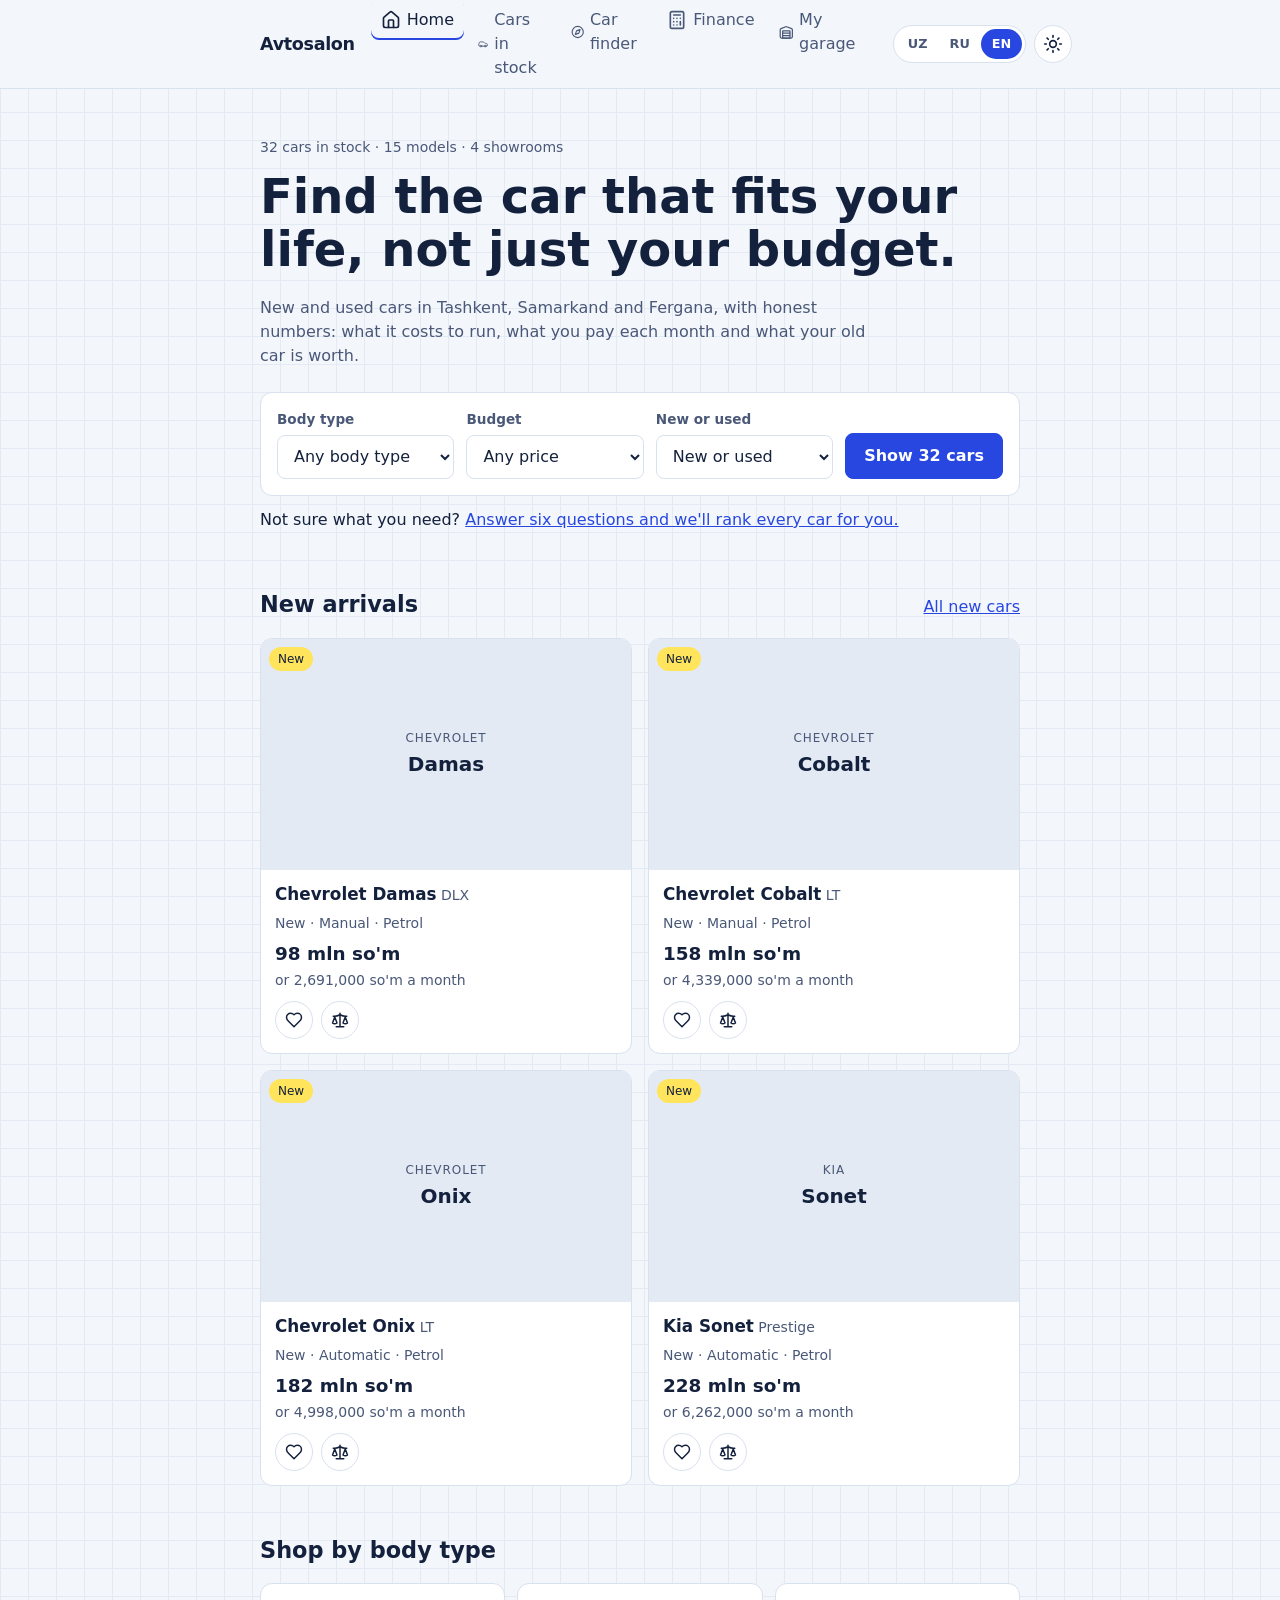
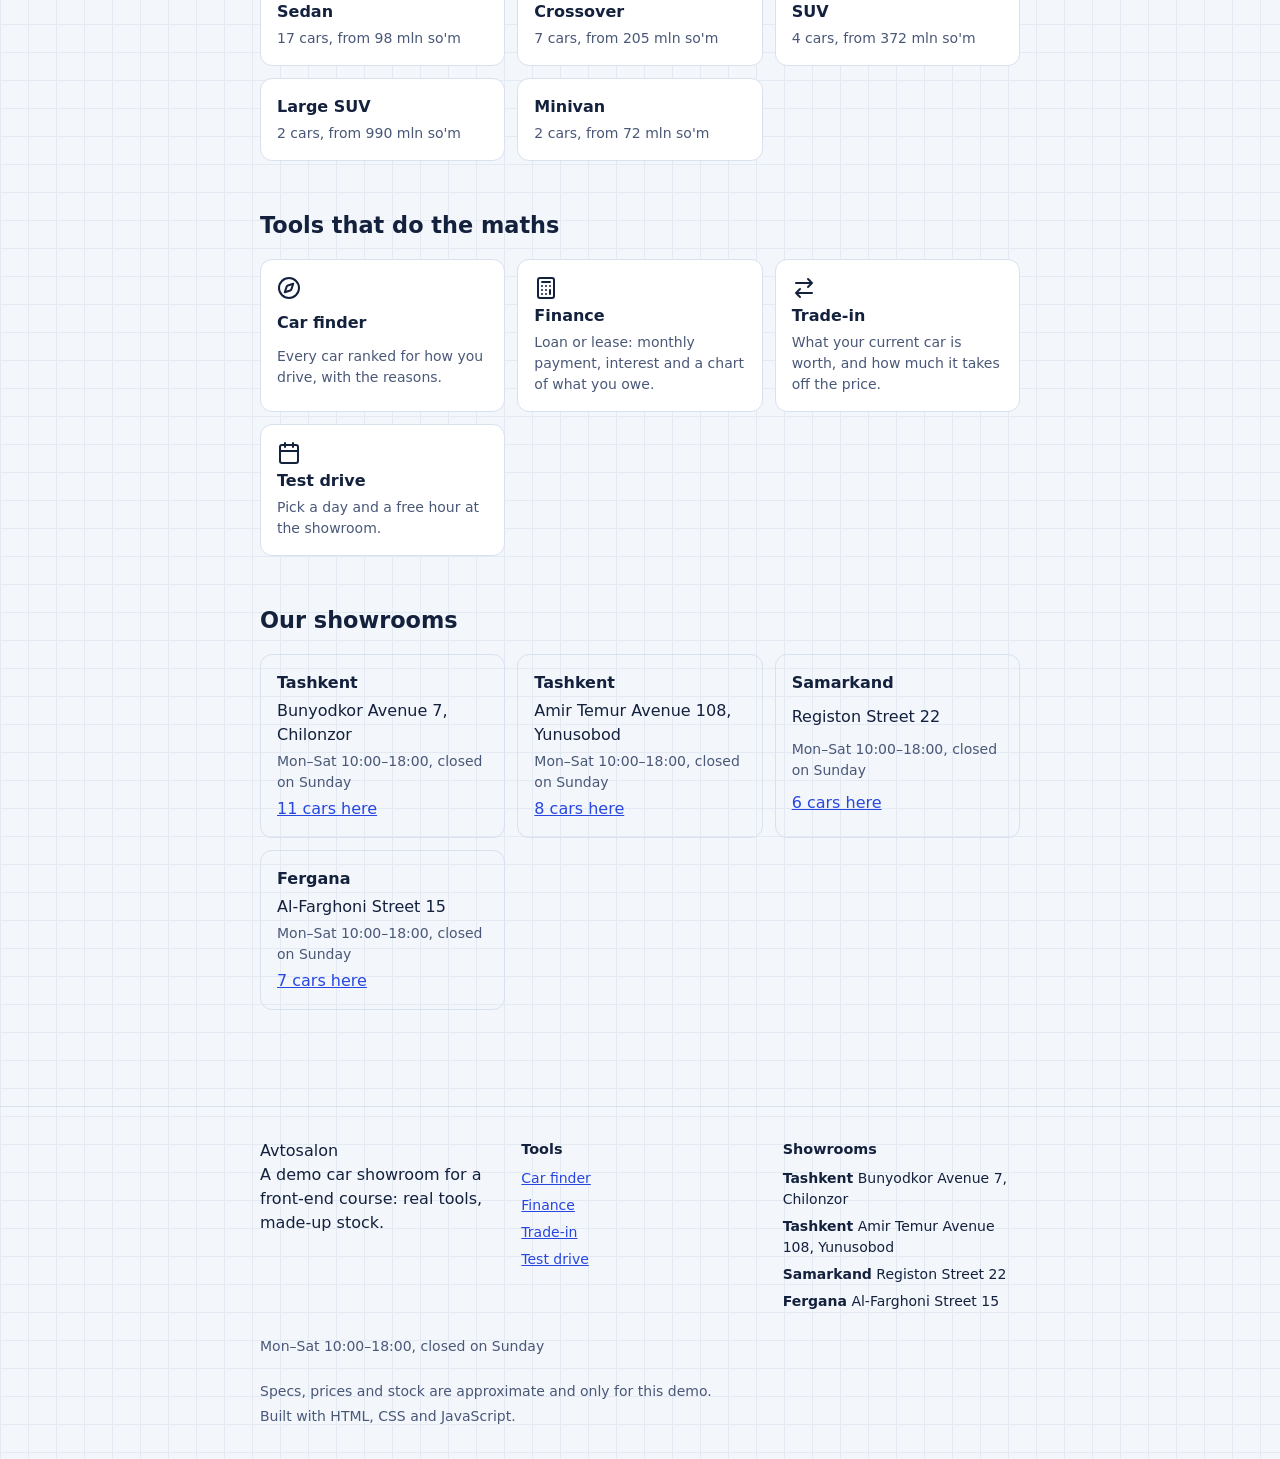
==== index.html @ f049d136 "Car dealership: logic and pages (not styled yet) Cars sold in Uzbekistan: 15 models, 32 cars in stoc" ====
<!doctype html>
<html lang="en">
<head>
  <meta charset="utf-8">
  <meta name="viewport" content="width=device-width, initial-scale=1">
  <title>Avtosalon</title>
  <meta name="description" content="">
  <meta name="theme-color" content="#f4f4f2">
  <!-- Apply the saved theme before the page is drawn, so it never flashes. -->
  <script>
    window.APP_NS = "cars";
    try {
      var savedTheme = localStorage.getItem("cars:theme");
      document.documentElement.setAttribute("data-theme", savedTheme || (matchMedia("(prefers-color-scheme: dark)").matches ? "dark" : "light"));
    } catch (e) {}
  </script>
  <link rel="stylesheet" href="css/base.css">
  <link rel="stylesheet" href="css/site.css">
  <script defer src="js/core.js"></script>
  <script defer src="js/lang.js"></script>
  <script defer src="js/data.js"></script>
  <script defer src="js/calc.js"></script>
  <script defer src="js/store.js"></script>
  <script defer src="js/layout.js"></script>
  <script defer src="js/pages/home.js"></script>
</head>
<body data-page="home">
  <a class="skip-link" href="#main" data-i18n="skip">Skip to content</a>
  <header id="site-header" class="site-header"></header>

  <main id="main" tabindex="-1" class="container page home-page">
    <section class="hero" aria-labelledby="homeTitle">
      <p class="eyebrow" id="heroStats"></p>
      <h1 id="homeTitle" data-i18n="home.title"></h1>
      <p class="lead" data-i18n="home.intro"></p>
      <form id="quickSearch" class="quick-search" action="cars.html">
        <div class="field"><label for="qsBody" data-i18n="filter.body"></label><select id="qsBody" name="body" class="select"></select></div>
        <div class="field"><label for="qsPrice" data-i18n="home.budget"></label><select id="qsPrice" name="priceMax" class="select"></select></div>
        <div class="field"><label for="qsCondition" data-i18n="filter.condition"></label><select id="qsCondition" name="condition" class="select"></select></div>
        <button type="submit" class="btn" id="qsSubmit"></button>
      </form>
      <p class="hero-finder"><span data-i18n="home.notSure"></span> <a href="finder.html" data-i18n="home.toFinder"></a></p>
    </section>
    <section class="section" aria-labelledby="newTitle">
      <div class="section-head"><h2 id="newTitle" data-i18n="home.newTitle"></h2><a class="more-link" href="cars.html?condition=new" data-i18n="home.allNew"></a></div>
      <div id="newList" class="card-grid"></div>
    </section>
    <section class="section" aria-labelledby="bodyTitle">
      <h2 id="bodyTitle" data-i18n="home.bodyTitle"></h2>
      <ul id="bodyList" class="tile-list"></ul>
    </section>
    <section class="section" aria-labelledby="toolsTitle">
      <h2 id="toolsTitle" data-i18n="home.toolsTitle"></h2>
      <ul id="toolList" class="tool-list"></ul>
    </section>
    <section class="section" id="recentSection" aria-labelledby="recentTitle" hidden>
      <h2 id="recentTitle" data-i18n="home.recent"></h2>
      <div id="recentList" class="card-grid"></div>
    </section>
    <section class="section" aria-labelledby="roomTitle">
      <h2 id="roomTitle" data-i18n="home.showrooms"></h2>
      <ul id="roomList" class="room-list"></ul>
    </section>
  </main>
  <footer id="site-footer" class="site-footer"></footer>
  <div id="toasts" class="toast-host" aria-live="polite"></div>
</body>
</html>
---- css/base.css ----
/* ==========================================================
   base.css — shared foundation (tokens, reset, controls,
   buttons, form fields, dialog, toast). Reused on every site.
   ========================================================== */

:root {
  --font-display: "Unbounded", "Onest", system-ui, sans-serif;
  --font-body: "Onest", system-ui, -apple-system, "Segoe UI", Roboto, sans-serif;

  --bg: #f3f6fb;
  --surface: #ffffff;
  --ink: #14213d;
  --ink-2: #4a5878;
  --line: #d8e1ee;
  --grid: #e3eaf4;
  --accent: #2747e0;
  --accent-ink: #ffffff;
  --accent-soft: #e6ebff;
  --hl: #ffe45c;
  --hl-ink: #14213d;
  --danger: #c42a41;
  --ok: #12805c;
  --warn: #9a5b00;

  --radius: 12px;
  --radius-sm: 8px;
  --shadow: 0 2px 0 var(--line);
  --ease: cubic-bezier(0.2, 0.7, 0.2, 1);
  color-scheme: light;
}

:root[data-theme="dark"] {
  --bg: #0c1226;
  --surface: #141c36;
  --ink: #e8eeff;
  --ink-2: #9aa8cc;
  --line: #27345c;
  --grid: #162040;
  --accent: #7c9bff;
  --accent-ink: #0c1226;
  --accent-soft: #1d2a55;
  --hl: #ffe45c;
  --hl-ink: #14213d;
  --danger: #ff8091;
  --ok: #4ade9f;
  --warn: #ffc266;
  color-scheme: dark;
}

*,
*::before,
*::after { box-sizing: border-box; }

html { -webkit-text-size-adjust: 100%; }

body {
  margin: 0;
  min-height: 100vh;
  font-family: var(--font-body);
  font-size: 1rem;
  line-height: 1.5;
  color: var(--ink);
  background-color: var(--bg);
  /* notebook grid */
  background-image:
    linear-gradient(var(--grid) 1px, transparent 1px),
    linear-gradient(90deg, var(--grid) 1px, transparent 1px);
  background-size: 28px 28px;
  transition: background-color 0.25s var(--ease), color 0.25s var(--ease);
}

h1, h2, h3, p { margin: 0; }
button, input, select, textarea { font: inherit; color: inherit; }
button { cursor: pointer; }
ul { margin: 0; padding: 0; list-style: none; }

:focus-visible {
  outline: 3px solid var(--accent);
  outline-offset: 2px;
  border-radius: 6px;
}

.visually-hidden {
  position: absolute !important;
  width: 1px; height: 1px;
  margin: -1px; padding: 0;
  overflow: hidden;
  clip: rect(0 0 0 0);
  white-space: nowrap;
  border: 0;
}

.container {
  width: min(100% - 40px, 760px);
  margin-inline: auto;
}

/* ---------- top bar: brand + language + theme ---------- */
.topbar {
  display: flex;
  align-items: center;
  justify-content: space-between;
  gap: 12px;
  padding-block: 18px;
}

.brand {
  font-family: var(--font-display);
  font-weight: 700;
  font-size: 1.15rem;
  letter-spacing: -0.02em;
  display: inline-flex;
  align-items: center;
  gap: 10px;
}

.brand-mark {
  width: 28px; height: 28px;
  display: grid; place-items: center;
  background: var(--accent);
  color: var(--accent-ink);
  border-radius: 8px;
}

.controls { display: flex; align-items: center; gap: 10px; }

.seg {
  display: inline-flex;
  padding: 3px;
  background: var(--surface);
  border: 1.5px solid var(--line);
  border-radius: 999px;
}

.seg button {
  border: 0;
  background: transparent;
  padding: 5px 11px;
  border-radius: 999px;
  font-size: 0.8rem;
  font-weight: 600;
  color: var(--ink-2);
  transition: background-color 0.2s var(--ease), color 0.2s var(--ease);
}

.seg button:hover { color: var(--ink); }

.seg button[aria-pressed="true"] {
  background: var(--accent);
  color: var(--accent-ink);
}

.icon-btn {
  width: 38px; height: 38px;
  display: grid; place-items: center;
  background: var(--surface);
  border: 1.5px solid var(--line);
  border-radius: 50%;
  color: var(--ink);
  transition: border-color 0.2s var(--ease), transform 0.2s var(--ease);
}
.icon-btn:hover { border-color: var(--accent); }
.icon-btn:active { transform: scale(0.94); }

/* theme icon swaps with the active theme */
.icon-btn .i-moon { display: none; }
:root[data-theme="dark"] .icon-btn .i-sun { display: none; }
:root[data-theme="dark"] .icon-btn .i-moon { display: block; }

/* ---------- buttons ---------- */
.btn {
  display: inline-flex;
  align-items: center;
  justify-content: center;
  gap: 8px;
  padding: 10px 18px;
  min-height: 44px;
  border: 1.5px solid var(--accent);
  background: var(--accent);
  color: var(--accent-ink);
  font-weight: 600;
  border-radius: var(--radius-sm);
  transition: transform 0.15s var(--ease), filter 0.2s var(--ease);
}
.btn:hover { filter: brightness(1.08); }
.btn:active { transform: translateY(1px); }

.btn-ghost {
  background: transparent;
  color: var(--ink);
  border-color: var(--line);
}
.btn-ghost:hover { border-color: var(--accent); filter: none; }

.btn-danger-ghost {
  background: transparent;
  color: var(--danger);
  border-color: var(--line);
}
.btn-danger-ghost:hover { border-color: var(--danger); filter: none; }

/* ---------- form fields ---------- */
.field { display: grid; gap: 6px; min-width: 0; }
.field > span, .field > label {
  font-size: 0.85rem;
  font-weight: 600;
  color: var(--ink-2);
}

.input, .select {
  width: 100%;
  min-height: 44px;
  padding: 9px 12px;
  background: var(--surface);
  color: var(--ink);
  border: 1.5px solid var(--line);
  border-radius: var(--radius-sm);
  transition: border-color 0.2s var(--ease), box-shadow 0.2s var(--ease);
}
.input::placeholder { color: var(--ink-2); opacity: 0.8; }
.input:hover, .select:hover { border-color: var(--ink-2); }
.input:focus-visible, .select:focus-visible {
  outline: none;
  border-color: var(--accent);
  box-shadow: 0 0 0 3px var(--accent-soft);
}
.input[aria-invalid="true"] { border-color: var(--danger); }

.field-error {
  min-height: 1.2em;
  font-size: 0.85rem;
  color: var(--danger);
  font-weight: 500;
}

/* ---------- dialog ---------- */
dialog {
  width: min(92vw, 480px);
  padding: 22px;
  color: var(--ink);
  background: var(--surface);
  border: 1.5px solid var(--line);
  border-radius: 16px;
  box-shadow: 0 24px 60px rgba(8, 14, 40, 0.35);
}
dialog::backdrop { background: rgba(8, 14, 40, 0.55); }
dialog[open] { animation: pop 0.22s var(--ease); }
@keyframes pop {
  from { opacity: 0; transform: translateY(8px) scale(0.98); }
  to { opacity: 1; transform: none; }
}

/* ---------- toast ---------- */
.toast-host {
  position: fixed;
  inset: auto 0 20px 0;
  display: grid;
  justify-items: center;
  gap: 8px;
  padding-inline: 16px;
  pointer-events: none;
  z-index: 50;
}
.toast {
  display: inline-flex;
  align-items: center;
  gap: 14px;
  padding: 10px 12px 10px 16px;
  background: var(--ink);
  color: var(--bg);
  border-radius: 10px;
  font-size: 0.92rem;
  pointer-events: auto;
  box-shadow: 0 10px 30px rgba(8, 14, 40, 0.3);
  animation: pop 0.22s var(--ease);
}
.toast button {
  background: transparent;
  border: 0;
  padding: 4px 8px;
  font-weight: 700;
  color: var(--hl);
  border-radius: 6px;
}

@media (prefers-reduced-motion: reduce) {
  *, *::before, *::after {
    animation-duration: 0.001ms !important;
    transition-duration: 0.001ms !important;
  }
}
---- css/site.css ----
/* ==========================================================
   site.css — LAYOUT ONLY (placeholder look). Grids, spacing, the phone
   tab bar, the filter panel and the parts of each page. Colours and fonts
   come from base.css tokens and will be replaced by the design brief.
   ========================================================== */

:root { --header-h: 60px; --tabbar-h: 0px; --gap: 16px; }
body { padding-bottom: var(--tabbar-h); }
body.no-scroll { overflow: hidden; }
a { color: var(--accent); }
.hint { color: var(--ink-2); font-size: 0.875rem; }
.btn-small { padding: 6px 12px; font-size: 0.875rem; }
.btn { display: inline-flex; align-items: center; gap: 8px; text-decoration: none; justify-content: center; }
.btn:disabled { opacity: 0.5; cursor: not-allowed; }
.skip-link { position: absolute; left: 8px; top: -60px; z-index: 50; padding: 8px 12px; background: var(--surface); }
.skip-link:focus { top: 8px; }
.page { padding-block: 24px 48px; }
.page-title { font-size: clamp(1.6rem, 5vw, 2.4rem); }
.lead { max-width: 62ch; color: var(--ink-2); margin-top: 8px; }
.eyebrow { font-size: 0.875rem; color: var(--ink-2); }
.section { margin-top: 48px; }
.section > h2, .section-head h2 { font-size: 1.4rem; margin-bottom: 16px; }
.section-head { display: flex; justify-content: space-between; align-items: baseline; gap: 12px; flex-wrap: wrap; }
.empty { padding: 24px; border: 1px dashed var(--line); border-radius: var(--radius); display: grid; gap: 12px; justify-items: start; }
.table-wrap { overflow-x: auto; position: relative; } /* relative: hidden screen-reader labels inside stay in the box */
.table { width: 100%; border-collapse: collapse; font-size: 0.875rem; }
.table th, .table td { padding: 8px 10px; border-bottom: 1px solid var(--line); text-align: left; vertical-align: top; }
.table td { font-variant-numeric: tabular-nums; }

/* ---------- header and phone tab bar ---------- */
.site-header { position: sticky; top: 0; z-index: 20; background: var(--bg); border-bottom: 1px solid var(--line); }
.header-bar { display: flex; align-items: center; gap: 16px; min-height: var(--header-h); }
.brand { text-decoration: none; color: var(--ink); font-weight: 700; font-size: 1.1rem; }
.header-tools { display: flex; align-items: center; gap: 8px; margin-left: auto; }
.site-nav ul { display: flex; gap: 4px; }
.site-nav a { display: flex; align-items: center; gap: 6px; padding: 8px 10px; border-radius: var(--radius-sm); text-decoration: none; color: var(--ink-2); position: relative; }
.site-nav a[aria-current="page"] { color: var(--ink); box-shadow: inset 0 -2px 0 var(--accent); }
.nav-count:not(:empty) { min-width: 18px; padding: 0 5px; border-radius: 9px; background: var(--accent); color: var(--accent-ink); font-size: 0.7rem; text-align: center; line-height: 18px; }
.icon-btn .i-sun, .icon-btn .i-moon { display: inline-flex; }
:root[data-theme="dark"] .icon-btn .i-sun, :root:not([data-theme="dark"]) .icon-btn .i-moon { display: none; }
@media (max-width: 959px) {
  :root { --tabbar-h: 64px; }
  .site-nav { position: fixed; inset: auto 0 0 0; z-index: 30; background: var(--surface); border-top: 1px solid var(--line); padding-bottom: env(safe-area-inset-bottom); }
  .site-nav ul { justify-content: space-around; }
  .site-nav li { flex: 1; }
  .site-nav a { flex-direction: column; gap: 2px; font-size: 0.7rem; padding: 8px 2px; text-align: center; }
  .site-nav a[aria-current="page"] { box-shadow: inset 0 2px 0 var(--accent); }
  .nav-count:not(:empty) { position: absolute; top: 4px; left: 55%; }
}

/* ---------- forms: chips, sliders, switches ---------- */
.chip-row { display: flex; flex-wrap: wrap; gap: 8px; align-items: center; }
.chip { display: inline-flex; align-items: center; gap: 6px; padding: 6px 12px; border: 1px solid var(--line); border-radius: 999px; background: var(--surface); cursor: pointer; font-size: 0.875rem; }
.chip-radio input { position: absolute; opacity: 0; width: 1px; height: 1px; }
.chip-radio:has(input:checked) { border-color: var(--accent); background: var(--accent-soft); }
.chip-radio:has(input:focus-visible) { outline: 3px solid var(--accent); outline-offset: 2px; }
.chip.is-disabled { opacity: 0.45; cursor: not-allowed; }
.chip-active { border-color: var(--accent); }
fieldset { border: 0; margin: 0; padding: 0; min-width: 0; }
legend { font-weight: 600; margin-bottom: 8px; padding: 0; }
.choice { display: grid; gap: 4px; }
.slider-field { gap: 4px; }
.slider-head { display: flex; justify-content: space-between; gap: 8px; align-items: baseline; }
.slider-value { font-variant-numeric: tabular-nums; font-weight: 600; }
.slider { width: 100%; accent-color: var(--accent); }
.switch { display: flex; align-items: center; gap: 10px; cursor: pointer; }
.switch input { width: 20px; height: 20px; accent-color: var(--accent); flex: none; }
.error-summary { border: 2px solid var(--danger); padding: 12px 16px; border-radius: var(--radius-sm); }
.error-summary ul { list-style: disc; padding-left: 20px; }

/* ---------- photos and cards ---------- */
.photo { margin: 0; position: relative; aspect-ratio: 16 / 10; overflow: hidden; border-radius: var(--radius-sm); background: var(--grid); }
.photo img { position: absolute; inset: 0; width: 100%; height: 100%; object-fit: cover; }
.photo-fallback { position: absolute; inset: 0; display: grid; place-content: center; text-align: center; gap: 2px; color: var(--ink-2); padding: 8px; }
.photo-fallback-brand { font-size: 0.75rem; text-transform: uppercase; letter-spacing: 0.08em; }
.photo-fallback-name { font-size: 1.25rem; font-weight: 700; color: var(--ink); }
.photo-fallback small { font-size: 0.75rem; }
.card-grid { display: grid; gap: var(--gap); grid-template-columns: repeat(auto-fill, minmax(min(100%, 260px), 1fr)); }
.car-card { display: grid; grid-template-rows: auto 1fr; border: 1px solid var(--line); border-radius: var(--radius); background: var(--surface); overflow: hidden; }
.car-card .photo { border-radius: 0; }
.card-photo { position: relative; }
.badges { display: flex; flex-wrap: wrap; gap: 4px; }
.card-photo .badges { position: absolute; top: 8px; left: 8px; }
.badge { padding: 2px 8px; border-radius: 999px; font-size: 0.75rem; background: var(--surface); border: 1px solid var(--line); }
.badge-new { background: var(--hl); color: var(--hl-ink); border-color: transparent; }
.card-body { display: grid; gap: 6px; padding: 12px 14px 14px; align-content: start; }
.card-title { font-size: 1.05rem; }
.card-title a { color: var(--ink); text-decoration: none; }
.card-title a::after { content: ""; position: absolute; inset: 0; } /* the whole card opens the car */
.car-card { position: relative; }
.card-trim, .card-line, .card-monthly { color: var(--ink-2); font-size: 0.875rem; font-weight: 400; }
.card-price { display: grid; gap: 2px; }
.card-price strong { font-size: 1.15rem; }
.card-note { font-size: 0.8rem; color: var(--ink-2); }
.card-actions { display: flex; gap: 8px; margin-top: 4px; position: relative; z-index: 1; } /* above the card link */
.save-btn[aria-pressed="true"] .icon, .compare-btn[aria-pressed="true"] .icon { fill: currentColor; color: var(--accent); }

/* ---------- home ---------- */
.hero { padding-block: 24px 8px; display: grid; gap: 12px; }
.hero h1 { font-size: clamp(1.8rem, 6vw, 3rem); max-width: 22ch; line-height: 1.1; }
.quick-search { display: grid; gap: 12px; margin-top: 12px; padding: 16px; border: 1px solid var(--line); border-radius: var(--radius); background: var(--surface); }
@media (min-width: 760px) { .quick-search { grid-template-columns: repeat(3, 1fr) auto; align-items: end; } }
.tile-list, .tool-list, .room-list { display: grid; gap: 12px; grid-template-columns: repeat(auto-fill, minmax(min(100%, 220px), 1fr)); }
.tile, .tool { display: grid; gap: 4px; padding: 16px; border: 1px solid var(--line); border-radius: var(--radius); text-decoration: none; color: var(--ink); background: var(--surface); height: 100%; }
.tile span, .tool span { color: var(--ink-2); font-size: 0.875rem; }
.room { display: grid; gap: 4px; padding: 16px; border: 1px solid var(--line); border-radius: var(--radius); }

/* ---------- cars list and the filter panel ---------- */
.list-layout { display: grid; gap: 24px; margin-top: 16px; }
.filters { display: grid; gap: 20px; align-content: start; }
#filterFields { display: grid; gap: 20px; }
.filters-head { display: flex; justify-content: space-between; align-items: center; }
.filters-head h2 { font-size: 1.1rem; }
.filters-foot { display: flex; gap: 8px; flex-wrap: wrap; }
.list-top { display: flex; flex-wrap: wrap; gap: 12px; align-items: end; }
.search { flex: 1 1 220px; }
.search .input { width: 100%; }
.sort-field { flex: 0 1 220px; }
.active-filters { display: flex; flex-wrap: wrap; gap: 8px; margin-top: 12px; }
.active-filters:empty { display: none; }
.result-count { margin: 12px 0; color: var(--ink-2); }
@media (min-width: 960px) {
  .list-layout { grid-template-columns: 260px minmax(0, 1fr); }
  .filters-close, .filters-done, .filters-toggle { display: none; }
}
@media (max-width: 959px) {
  /* closing: slide down, then hide; opening: visible at once, so focus can move into the panel */
  .filters { position: fixed; inset: 0; z-index: 40; background: var(--bg); padding: 16px; overflow-y: auto; transform: translateY(100%); visibility: hidden; transition: transform 0.25s var(--ease), visibility 0s linear 0.25s; }
  .filters.is-open { transform: none; visibility: visible; transition: transform 0.25s var(--ease), visibility 0s; }
  .filters-foot { position: sticky; bottom: -16px; background: var(--bg); padding-block: 12px; }
}

/* ---------- one car ---------- */
.back-link { display: inline-block; margin-bottom: 12px; }
.car-top { display: grid; gap: 24px; }
@media (min-width: 960px) { .car-top { grid-template-columns: minmax(0, 1.3fr) minmax(0, 1fr); align-items: start; } }
.gallery { position: relative; display: grid; gap: 8px; }
.gallery-main { touch-action: pan-y; border-radius: var(--radius-sm); }
.gallery-prev, .gallery-next { position: absolute; top: calc(50% - 40px); background: var(--surface); }
.gallery-prev { left: 8px; } .gallery-next { right: 8px; }
.gallery-thumbs { display: flex; gap: 8px; }
.thumb { padding: 0; border: 2px solid transparent; border-radius: var(--radius-sm); background: none; flex: 1 1 0; min-width: 0; max-width: 96px; }
.thumb[aria-pressed="true"] { border-color: var(--accent); }
.thumb .photo-fallback-name { font-size: 0.75rem; } .thumb .photo-fallback-brand { display: none; }
.car-head { display: grid; gap: 10px; align-content: start; }
.car-head h1 { font-size: clamp(1.6rem, 5vw, 2.2rem); }
.car-trim { font-weight: 400; color: var(--ink-2); }
.car-price { font-size: 1.8rem; font-weight: 700; }
.car-actions { display: flex; flex-wrap: wrap; gap: 8px; }
.cost-layout { display: grid; gap: 24px; }
@media (min-width: 760px) { .cost-layout { grid-template-columns: minmax(0, 1fr) minmax(0, 1fr); } }
.cost-inputs { display: grid; gap: 16px; align-content: start; }
.cost-result { display: grid; gap: 10px; align-content: start; padding: 16px; border: 1px solid var(--line); border-radius: var(--radius); }
.cost-total strong { font-size: 2rem; }
.cost-parts { display: grid; gap: 8px; }
.cost-parts li { display: grid; grid-template-columns: 1fr 2fr auto; gap: 10px; align-items: center; font-size: 0.875rem; }
.cost-bar { height: 8px; border-radius: 4px; background: var(--grid); overflow: hidden; }
.cost-bar span { display: block; height: 100%; background: var(--accent); }
.cost-prices { display: grid; gap: 10px; }
.cost-prices summary { cursor: pointer; }
.spec-list { display: grid; gap: 0 24px; grid-template-columns: repeat(auto-fill, minmax(min(100%, 280px), 1fr)); }
.spec-list div { display: flex; justify-content: space-between; gap: 12px; padding: 8px 0; border-bottom: 1px solid var(--line); }
.spec-list dt { color: var(--ink-2); } .spec-list dd { margin: 0; text-align: right; }

/* ---------- finder ---------- */
.finder-layout, .finance-layout, .trade-layout { display: grid; gap: 32px; margin-top: 24px; }
@media (min-width: 960px) {
  .finder-layout { grid-template-columns: 340px minmax(0, 1fr); align-items: start; }
  .finance-layout, .trade-layout { grid-template-columns: minmax(0, 1fr) minmax(0, 1.2fr); align-items: start; }
  .finder-form, .finance-form { position: sticky; top: calc(var(--header-h) + 16px); }
}
.finder-form, .finance-form, .trade-form, .drive-form { display: grid; gap: 20px; align-content: start; }
.match-list { display: grid; gap: 12px; padding: 0; list-style: none; }
.match { display: grid; grid-template-columns: 72px 1fr; gap: 12px; padding: 14px; border: 1px solid var(--line); border-radius: var(--radius); background: var(--surface); }
.match-photo { display: none; }
@media (min-width: 640px) { .match { grid-template-columns: 72px 140px 1fr; } .match-photo { display: block; } }
.match-score { display: grid; gap: 6px; align-content: start; }
.match-score strong { font-size: 1.4rem; }
.meter { height: 6px; border-radius: 3px; background: var(--grid); overflow: hidden; }
.meter span { display: block; height: 100%; background: var(--accent); }
.match-body { display: grid; gap: 6px; }
.match h3 { font-size: 1.05rem; }
.why { display: grid; gap: 4px; font-size: 0.875rem; }
.why li { display: flex; gap: 6px; align-items: flex-start; }
.why-good .icon { color: var(--ok); flex: none; margin-top: 2px; }
.why-bad .icon { color: var(--danger); flex: none; margin-top: 2px; }

/* ---------- finance ---------- */
.payment, .trade-result, .drive-done { display: grid; gap: 8px; padding: 20px; border: 1px solid var(--line); border-radius: var(--radius); background: var(--surface); }
.pay-label { color: var(--ink-2); }
.pay-big { font-size: clamp(1.8rem, 6vw, 2.6rem); font-weight: 700; font-variant-numeric: tabular-nums; }
.pay-rows div { display: flex; justify-content: space-between; gap: 12px; padding: 6px 0; border-bottom: 1px solid var(--line); }
.pay-rows dd { margin: 0; font-variant-numeric: tabular-nums; text-align: right; }
.chart { margin-top: 20px; }
.chart-figure { margin: 0; }
.chart-figure figcaption { font-weight: 600; margin-bottom: 8px; }
.chart-svg { width: 100%; height: auto; display: block; }
.chart-grid { stroke: var(--line); }
.chart-text { fill: var(--ink-2); font-size: 12px; }
.chart-line { fill: none; stroke: var(--accent); stroke-width: 2.5; }
.chart-area { fill: var(--accent-soft); }
.schedule { margin-top: 16px; }
.schedule summary { cursor: pointer; padding: 8px 0; }
.afford { margin-top: 16px; }
.afford-ok strong { color: var(--ok); } .afford-careful strong { color: var(--warn); } .afford-high strong { color: var(--danger); }
.budget-tool { display: grid; gap: 24px; margin-top: 16px; }
@media (min-width: 760px) { .budget-tool { grid-template-columns: 1fr 1fr; } }
.budget-inputs { display: grid; gap: 16px; align-content: start; }
.budget-result { display: grid; gap: 8px; align-content: start; }
.budget-cars { display: grid; gap: 6px; }

/* ---------- trade-in ---------- */
.factor-list { display: grid; gap: 0; }
.factor-list li { display: flex; justify-content: space-between; gap: 12px; padding: 6px 0; border-bottom: 1px solid var(--line); }
.trade-actions { display: flex; flex-wrap: wrap; gap: 8px; align-items: center; margin-block: 8px; }

/* ---------- garage ---------- */
.jump-links { display: flex; flex-wrap: wrap; gap: 8px 16px; margin-top: 12px; }
.compare-table th[scope="col"] { min-width: 160px; }
.compare-table th[scope="col"] .icon-btn { width: 28px; height: 28px; margin-left: 4px; vertical-align: middle; }
.is-best { font-weight: 700; }
.best-mark { color: var(--ok); margin-left: 4px; }
.booking-list { display: grid; gap: 12px; }
.booking { display: grid; gap: 4px; padding: 14px; border: 1px solid var(--line); border-radius: var(--radius); }
.booking.is-past { opacity: 0.7; }
.booking-actions { display: flex; flex-wrap: wrap; gap: 8px; margin-top: 6px; }

/* ---------- test drive ---------- */
.drive-form { max-width: 720px; margin-top: 24px; }
.drive-room { display: flex; gap: 8px; align-items: center; color: var(--ink-2); }
.day-row { display: flex; gap: 8px; overflow-x: auto; padding: 4px 2px 8px; }
.day, .slot { position: relative; display: grid; justify-items: center; gap: 2px; min-width: 64px; padding: 8px; border: 1px solid var(--line); border-radius: var(--radius-sm); background: var(--surface); cursor: pointer; }
.day input, .slot input { position: absolute; opacity: 0; width: 1px; height: 1px; }
.day:has(input:checked), .slot:has(input:checked) { border-color: var(--accent); background: var(--accent-soft); }
.day:has(input:focus-visible), .slot:has(input:focus-visible) { outline: 3px solid var(--accent); outline-offset: 2px; }
.day.is-disabled, .slot:has(input:disabled) { opacity: 0.45; cursor: not-allowed; }
.day-num { font-size: 1.2rem; font-weight: 700; }
.day-week, .day-month, .slot small { font-size: 0.75rem; color: var(--ink-2); }
.slot-row { display: grid; gap: 8px; grid-template-columns: repeat(auto-fill, minmax(76px, 1fr)); }
.slot-mine { border-color: var(--ok); }

/* ---------- footer ---------- */
.site-footer { border-top: 1px solid var(--line); margin-top: 48px; padding-block: 32px; }
.footer-inner { display: grid; gap: 24px; grid-template-columns: repeat(auto-fit, minmax(min(100%, 220px), 1fr)); }
.footer-col h2 { font-size: 0.9rem; margin-bottom: 8px; }
.footer-col ul { display: grid; gap: 6px; font-size: 0.875rem; }
.footer-hours, .footer-bottom { grid-column: 1 / -1; color: var(--ink-2); font-size: 0.875rem; }
.footer-bottom { display: grid; gap: 4px; }

@media (prefers-reduced-motion: reduce) {
  .filters { transition: none; }
}
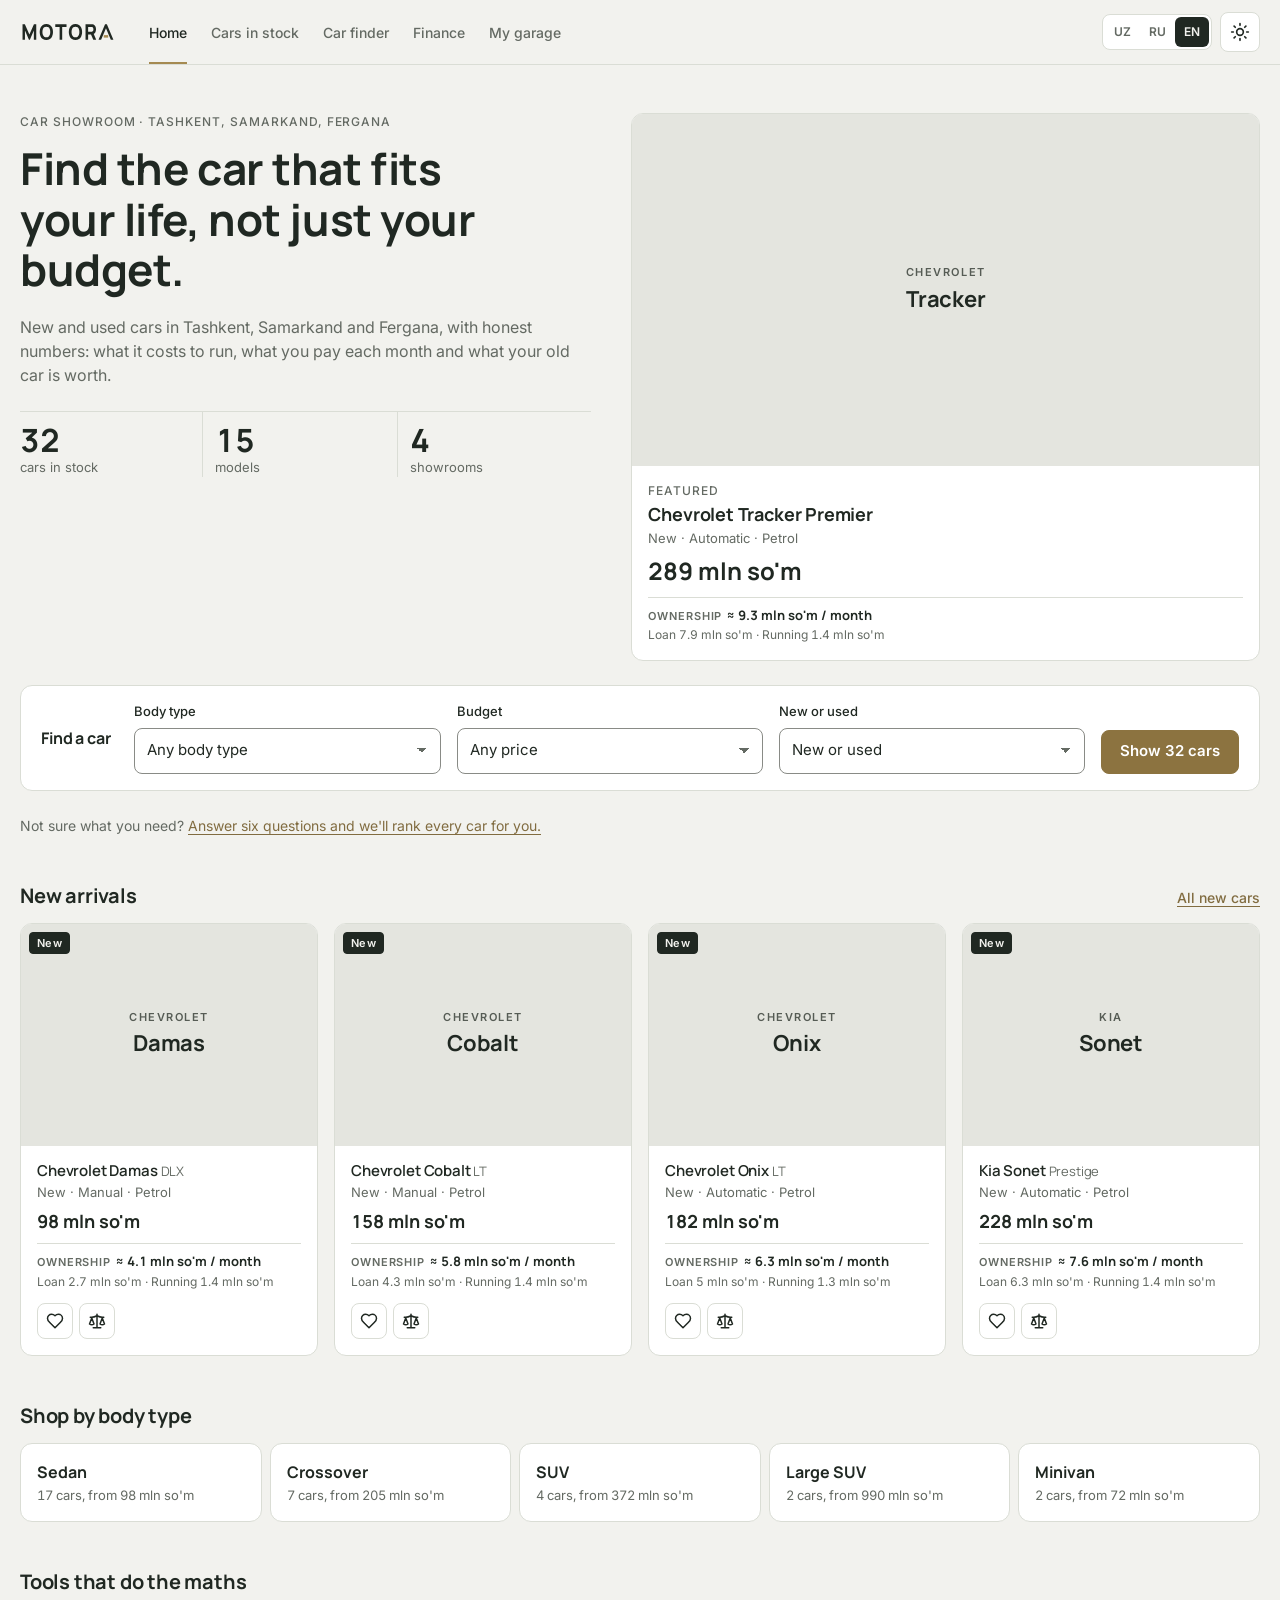
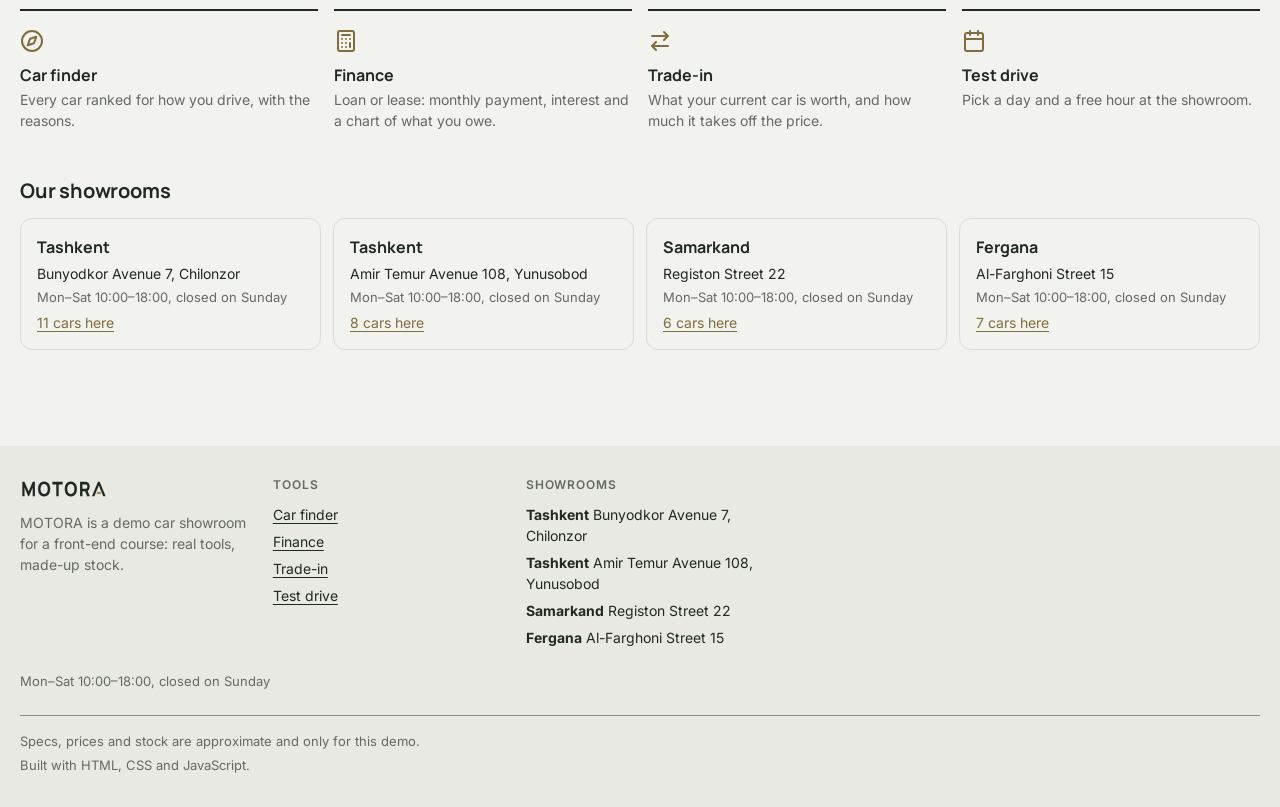
==== commit 297e091d: "Restyle as MOTORA from the design brief Palette (with AA fixes noted in base.css), Manrope + Inter w" ====
--- a/index.html
+++ b/index.html
@@ -3,9 +3,13 @@
 <head>
   <meta charset="utf-8">
   <meta name="viewport" content="width=device-width, initial-scale=1">
-  <title>Avtosalon</title>
+  <title>MOTORA</title>
   <meta name="description" content="">
-  <meta name="theme-color" content="#f4f4f2">
+  <meta name="theme-color" content="#f2f2ee">
+  <link rel="icon" href="assets/brand/motora-favicon.svg" type="image/svg+xml">
+  <link rel="preconnect" href="https://fonts.googleapis.com">
+  <link rel="preconnect" href="https://fonts.gstatic.com" crossorigin>
+  <link rel="stylesheet" href="https://fonts.googleapis.com/css2?family=Inter:wght@400..600&family=Manrope:wght@600..800&display=swap">
   <!-- Apply the saved theme before the page is drawn, so it never flashes. -->
   <script>
     window.APP_NS = "cars";
@@ -21,6 +25,7 @@
   <script defer src="js/data.js"></script>
   <script defer src="js/calc.js"></script>
   <script defer src="js/store.js"></script>
+  <script defer src="js/logo.js"></script>
   <script defer src="js/layout.js"></script>
   <script defer src="js/pages/home.js"></script>
 </head>
@@ -30,10 +35,15 @@
 
   <main id="main" tabindex="-1" class="container page home-page">
     <section class="hero" aria-labelledby="homeTitle">
-      <p class="eyebrow" id="heroStats"></p>
-      <h1 id="homeTitle" data-i18n="home.title"></h1>
-      <p class="lead" data-i18n="home.intro"></p>
-      <form id="quickSearch" class="quick-search" action="cars.html">
+      <div class="hero-text">
+        <p class="eyebrow" data-i18n="home.eyebrow"></p>
+        <h1 id="homeTitle" data-i18n="home.title"></h1>
+        <p class="lead" data-i18n="home.intro"></p>
+        <ul id="heroStats" class="stats"></ul>
+      </div>
+      <div id="featured" class="featured"></div>
+      <form id="quickSearch" class="quick-search" action="cars.html" aria-labelledby="qsTitle">
+        <h2 id="qsTitle" class="qs-title" data-i18n="home.qsTitle"></h2>
         <div class="field"><label for="qsBody" data-i18n="filter.body"></label><select id="qsBody" name="body" class="select"></select></div>
         <div class="field"><label for="qsPrice" data-i18n="home.budget"></label><select id="qsPrice" name="priceMax" class="select"></select></div>
         <div class="field"><label for="qsCondition" data-i18n="filter.condition"></label><select id="qsCondition" name="condition" class="select"></select></div>
@@ -43,7 +53,7 @@
     </section>
     <section class="section" aria-labelledby="newTitle">
       <div class="section-head"><h2 id="newTitle" data-i18n="home.newTitle"></h2><a class="more-link" href="cars.html?condition=new" data-i18n="home.allNew"></a></div>
-      <div id="newList" class="card-grid"></div>
+      <div id="newList" class="card-grid card-row"></div>
     </section>
     <section class="section" aria-labelledby="bodyTitle">
       <h2 id="bodyTitle" data-i18n="home.bodyTitle"></h2>
--- a/css/base.css
+++ b/css/base.css
@@ -1,291 +1,240 @@
 /* ==========================================================
-   base.css — shared foundation (tokens, reset, controls,
-   buttons, form fields, dialog, toast). Reused on every site.
+   MOTORA design system (brief of 2026-11-23): "modern automotive
+   editorial combined with a sophisticated financial interface".
+   Tokens, reset, type, buttons, form fields, chips, sliders, switches,
+   badges, tables, toast. Page layouts are in site.css.
+
+   Palette from the brief. A few light-mode values are too light for
+   small text (WCAG AA needs 4.5:1, 3:1 for field borders), so text and
+   buttons use a slightly deeper version; the brief's value is noted
+   next to each one. Dark mode passes as given.
    ========================================================== */
 
+:root,
+:root[data-theme="light"] {
+  color-scheme: light;
+  --bg: #f2f2ee;
+  --surface: #ffffff;
+  --raised: #e8e9e3;
+  --ink: #202822;
+  --ink-2: #646a63;          /* brief #737A72 is 3.9:1 on the background */
+  --line: #daddd5;           /* thin separators (decorative) */
+  --line-strong: #898b86;    /* form-field borders: 3:1 (brief #DADDD5 is 1.4:1) */
+  --accent: #a58a51;         /* lines, meters, the logo bar, focus */
+  --accent-text: #816c40;    /* the accent as text: brief #A58A51 is 2.9:1 */
+  --btn: #8c7340;            /* primary buttons: the brief's hover colour, 4.5:1 with white (#A58A51 is 3.3:1) */
+  --btn-hover: #75603a;
+  --on-btn: #ffffff;
+  --soft: #ede7d8;
+  --ok: #347a58;
+  --warn: #9f6b2e;           /* brief #B77B35 is 3.6:1 */
+  --danger: #b24c47;         /* brief #B64E48 is 4.48:1 on the background */
+  --chart: #a58a51;
+  --meter: #477a60;
+  --plate: #e4e5df;          /* photo placeholder plates */
+  --toast-bg: #202822;
+  --toast-ink: #f0f1e9;
+  --toast-action: #d9c493;
+  --focus: #202822;
+}
+
+:root[data-theme="dark"] {
+  color-scheme: dark;
+  --bg: #1c211f;
+  --surface: #252c28;
+  --raised: #303933;
+  --ink: #f0f1e9;
+  --ink-2: #a2aaa1;
+  --line: #3b453e;
+  --line-strong: #6e7671;    /* form-field borders: 3:1 (brief #3B453E is 1.4:1) */
+  --accent: #c4aa70;
+  --accent-text: #c4aa70;
+  --btn: #c4aa70;
+  --btn-hover: #d2bb85;
+  --on-btn: #20241f;
+  --soft: #38372d;
+  --ok: #70b48a;
+  --warn: #d4a35d;
+  --danger: #db8178;
+  --chart: #c4aa70;
+  --meter: #79b58b;
+  --plate: #2c342f;
+  --toast-bg: #f0f1e9;
+  --toast-ink: #1c211f;
+  --toast-action: #75603a;
+  --focus: #f0f1e9;
+}
+
 :root {
-  --font-display: "Unbounded", "Onest", system-ui, sans-serif;
-  --font-body: "Onest", system-ui, -apple-system, "Segoe UI", Roboto, sans-serif;
-
-  --bg: #f3f6fb;
-  --surface: #ffffff;
-  --ink: #14213d;
-  --ink-2: #4a5878;
-  --line: #d8e1ee;
-  --grid: #e3eaf4;
-  --accent: #2747e0;
-  --accent-ink: #ffffff;
-  --accent-soft: #e6ebff;
-  --hl: #ffe45c;
-  --hl-ink: #14213d;
-  --danger: #c42a41;
-  --ok: #12805c;
-  --warn: #9a5b00;
-
-  --radius: 12px;
-  --radius-sm: 8px;
-  --shadow: 0 2px 0 var(--line);
+  --font-head: "Manrope", "Inter", system-ui, sans-serif;
+  --font-body: "Inter", system-ui, -apple-system, "Segoe UI", Roboto, sans-serif;
+  --r-ctl: 8px;              /* ordinary controls: 6–10px */
+  --r-panel: 12px;           /* larger panels */
+  --s1: 4px; --s2: 8px; --s3: 12px; --s4: 16px; --s5: 20px; --s6: 24px; --s8: 32px; --s10: 40px; --s12: 48px; --s16: 64px;
   --ease: cubic-bezier(0.2, 0.7, 0.2, 1);
-  color-scheme: light;
-}
-
-:root[data-theme="dark"] {
-  --bg: #0c1226;
-  --surface: #141c36;
-  --ink: #e8eeff;
-  --ink-2: #9aa8cc;
-  --line: #27345c;
-  --grid: #162040;
-  --accent: #7c9bff;
-  --accent-ink: #0c1226;
-  --accent-soft: #1d2a55;
-  --hl: #ffe45c;
-  --hl-ink: #14213d;
-  --danger: #ff8091;
-  --ok: #4ade9f;
-  --warn: #ffc266;
-  color-scheme: dark;
-}
-
-*,
-*::before,
-*::after { box-sizing: border-box; }
-
+  --fast: 160ms;
+  --wide: 1240px;
+}
+
+/* ---------- reset and type ---------- */
+*, *::before, *::after { box-sizing: border-box; }
 html { -webkit-text-size-adjust: 100%; }
-
 body {
   margin: 0;
   min-height: 100vh;
+  background: var(--bg);
+  color: var(--ink);
   font-family: var(--font-body);
-  font-size: 1rem;
+  font-size: 0.9375rem;
+  font-weight: 400;
   line-height: 1.5;
-  color: var(--ink);
-  background-color: var(--bg);
-  /* notebook grid */
-  background-image:
-    linear-gradient(var(--grid) 1px, transparent 1px),
-    linear-gradient(90deg, var(--grid) 1px, transparent 1px);
-  background-size: 28px 28px;
-  transition: background-color 0.25s var(--ease), color 0.25s var(--ease);
-}
-
-h1, h2, h3, p { margin: 0; }
+  -webkit-font-smoothing: antialiased;
+}
+h1, h2, h3, p, figure, dl, dd { margin: 0; }
+h1, h2, h3 { font-family: var(--font-head); font-weight: 700; line-height: 1.15; letter-spacing: -0.01em; }
 button, input, select, textarea { font: inherit; color: inherit; }
 button { cursor: pointer; }
-ul { margin: 0; padding: 0; list-style: none; }
-
-:focus-visible {
-  outline: 3px solid var(--accent);
-  outline-offset: 2px;
-  border-radius: 6px;
-}
+ul, ol { margin: 0; padding: 0; list-style: none; }
+fieldset { border: 0; margin: 0; padding: 0; min-width: 0; }
+legend { padding: 0; }
+img, svg { display: block; }
+a { color: var(--accent-text); text-underline-offset: 3px; }
+a:hover { color: var(--ink); }
+/* every number that people compare lines up */
+.num, output, td, .price, .pay-big { font-variant-numeric: tabular-nums; }
+
+:focus-visible { outline: 2px solid var(--focus); outline-offset: 2px; border-radius: 4px; }
 
 .visually-hidden {
-  position: absolute !important;
-  width: 1px; height: 1px;
-  margin: -1px; padding: 0;
-  overflow: hidden;
-  clip: rect(0 0 0 0);
-  white-space: nowrap;
-  border: 0;
-}
-
-.container {
-  width: min(100% - 40px, 760px);
-  margin-inline: auto;
-}
-
-/* ---------- top bar: brand + language + theme ---------- */
-.topbar {
-  display: flex;
-  align-items: center;
-  justify-content: space-between;
-  gap: 12px;
-  padding-block: 18px;
-}
-
-.brand {
-  font-family: var(--font-display);
-  font-weight: 700;
-  font-size: 1.15rem;
-  letter-spacing: -0.02em;
-  display: inline-flex;
-  align-items: center;
-  gap: 10px;
-}
-
-.brand-mark {
-  width: 28px; height: 28px;
-  display: grid; place-items: center;
-  background: var(--accent);
-  color: var(--accent-ink);
-  border-radius: 8px;
-}
-
-.controls { display: flex; align-items: center; gap: 10px; }
-
-.seg {
-  display: inline-flex;
-  padding: 3px;
-  background: var(--surface);
-  border: 1.5px solid var(--line);
-  border-radius: 999px;
-}
-
-.seg button {
-  border: 0;
-  background: transparent;
-  padding: 5px 11px;
-  border-radius: 999px;
-  font-size: 0.8rem;
-  font-weight: 600;
-  color: var(--ink-2);
-  transition: background-color 0.2s var(--ease), color 0.2s var(--ease);
-}
-
-.seg button:hover { color: var(--ink); }
-
-.seg button[aria-pressed="true"] {
-  background: var(--accent);
-  color: var(--accent-ink);
-}
-
+  position: absolute !important; width: 1px; height: 1px; padding: 0; margin: -1px;
+  overflow: hidden; clip: rect(0 0 0 0); white-space: nowrap; border: 0;
+}
+.container { width: min(100% - 32px, var(--wide)); margin-inline: auto; }
+.hint { color: var(--ink-2); font-size: 0.8125rem; }
+.eyebrow, .label { font-size: 0.75rem; font-weight: 500; letter-spacing: 0.08em; text-transform: uppercase; color: var(--ink-2); }
+
+/* ---------- buttons: rectangular, solid accent primary ---------- */
+.btn {
+  display: inline-flex; align-items: center; justify-content: center; gap: 8px;
+  min-height: 44px; padding: 0 18px;
+  border: 1px solid var(--btn); border-radius: var(--r-ctl);
+  background: var(--btn); color: var(--on-btn);
+  font-weight: 600; font-size: 0.9375rem; text-decoration: none; white-space: nowrap;
+  transition: background-color var(--fast) var(--ease), border-color var(--fast) var(--ease), color var(--fast) var(--ease);
+}
+.btn:hover { background: var(--btn-hover); border-color: var(--btn-hover); color: var(--on-btn); }
+.btn:disabled { opacity: 0.45; cursor: not-allowed; }
+.btn .icon { flex: none; }
+.btn-ghost { background: transparent; color: var(--ink); border-color: var(--line-strong); }
+.btn-ghost:hover { background: var(--raised); border-color: var(--ink-2); color: var(--ink); }
+.btn-danger-ghost { background: transparent; color: var(--danger); border-color: var(--line-strong); }
+.btn-danger-ghost:hover { background: transparent; border-color: var(--danger); color: var(--danger); }
+.btn-small { min-height: 36px; padding: 0 12px; font-size: 0.8125rem; }
 .icon-btn {
-  width: 38px; height: 38px;
-  display: grid; place-items: center;
-  background: var(--surface);
-  border: 1.5px solid var(--line);
-  border-radius: 50%;
-  color: var(--ink);
-  transition: border-color 0.2s var(--ease), transform 0.2s var(--ease);
-}
-.icon-btn:hover { border-color: var(--accent); }
-.icon-btn:active { transform: scale(0.94); }
-
-/* theme icon swaps with the active theme */
-.icon-btn .i-moon { display: none; }
-:root[data-theme="dark"] .icon-btn .i-sun { display: none; }
-:root[data-theme="dark"] .icon-btn .i-moon { display: block; }
-
-/* ---------- buttons ---------- */
-.btn {
-  display: inline-flex;
-  align-items: center;
-  justify-content: center;
-  gap: 8px;
-  padding: 10px 18px;
-  min-height: 44px;
-  border: 1.5px solid var(--accent);
-  background: var(--accent);
-  color: var(--accent-ink);
-  font-weight: 600;
-  border-radius: var(--radius-sm);
-  transition: transform 0.15s var(--ease), filter 0.2s var(--ease);
-}
-.btn:hover { filter: brightness(1.08); }
-.btn:active { transform: translateY(1px); }
-
-.btn-ghost {
-  background: transparent;
-  color: var(--ink);
-  border-color: var(--line);
-}
-.btn-ghost:hover { border-color: var(--accent); filter: none; }
-
-.btn-danger-ghost {
-  background: transparent;
-  color: var(--danger);
-  border-color: var(--line);
-}
-.btn-danger-ghost:hover { border-color: var(--danger); filter: none; }
-
-/* ---------- form fields ---------- */
+  display: inline-grid; place-items: center; width: 40px; height: 40px; flex: none;
+  border: 1px solid var(--line); border-radius: var(--r-ctl);
+  background: var(--surface); color: var(--ink);
+  transition: border-color var(--fast) var(--ease), background-color var(--fast) var(--ease);
+}
+.icon-btn:hover { border-color: var(--line-strong); }
+
+/* language switch */
+.seg { display: inline-flex; border: 1px solid var(--line); border-radius: var(--r-ctl); padding: 2px; background: var(--surface); }
+.seg button { border: 0; background: none; padding: 6px 9px; border-radius: 6px; font-size: 0.75rem; font-weight: 600; color: var(--ink-2); }
+.seg button[aria-pressed="true"] { background: var(--ink); color: var(--bg); }
+
+/* ---------- form fields: 44–48px, clear labels ---------- */
 .field { display: grid; gap: 6px; min-width: 0; }
-.field > span, .field > label {
-  font-size: 0.85rem;
-  font-weight: 600;
-  color: var(--ink-2);
-}
-
+.field > label, .field-label, legend { font-size: 0.8125rem; font-weight: 500; color: var(--ink); }
 .input, .select {
-  width: 100%;
-  min-height: 44px;
-  padding: 9px 12px;
-  background: var(--surface);
-  color: var(--ink);
-  border: 1.5px solid var(--line);
-  border-radius: var(--radius-sm);
-  transition: border-color 0.2s var(--ease), box-shadow 0.2s var(--ease);
-}
-.input::placeholder { color: var(--ink-2); opacity: 0.8; }
+  width: 100%; min-height: 46px; padding: 10px 12px;
+  background: var(--surface); color: var(--ink);
+  border: 1px solid var(--line-strong); border-radius: var(--r-ctl);
+  transition: border-color var(--fast) var(--ease), box-shadow var(--fast) var(--ease);
+}
+.select { appearance: none; padding-right: 36px; background-image: linear-gradient(45deg, transparent 50%, var(--ink-2) 50%), linear-gradient(135deg, var(--ink-2) 50%, transparent 50%); background-position: calc(100% - 18px) 50%, calc(100% - 13px) 50%; background-size: 5px 5px; background-repeat: no-repeat; }
+.input::placeholder { color: var(--ink-2); }
 .input:hover, .select:hover { border-color: var(--ink-2); }
-.input:focus-visible, .select:focus-visible {
-  outline: none;
-  border-color: var(--accent);
-  box-shadow: 0 0 0 3px var(--accent-soft);
-}
+.input:focus-visible, .select:focus-visible { outline: none; border-color: var(--accent); box-shadow: 0 0 0 3px var(--soft); }
 .input[aria-invalid="true"] { border-color: var(--danger); }
-
-.field-error {
-  min-height: 1.2em;
-  font-size: 0.85rem;
-  color: var(--danger);
-  font-weight: 500;
-}
-
-/* ---------- dialog ---------- */
-dialog {
-  width: min(92vw, 480px);
-  padding: 22px;
-  color: var(--ink);
-  background: var(--surface);
-  border: 1.5px solid var(--line);
-  border-radius: 16px;
-  box-shadow: 0 24px 60px rgba(8, 14, 40, 0.35);
-}
-dialog::backdrop { background: rgba(8, 14, 40, 0.55); }
-dialog[open] { animation: pop 0.22s var(--ease); }
-@keyframes pop {
-  from { opacity: 0; transform: translateY(8px) scale(0.98); }
-  to { opacity: 1; transform: none; }
-}
+.field-error { font-size: 0.8125rem; color: var(--danger); font-weight: 500; }
+.field-error:empty { display: none; }
+input[type="number"] { font-variant-numeric: tabular-nums; }
+
+/* ---------- chips: compact and understated ---------- */
+.chip-row { display: flex; flex-wrap: wrap; gap: 6px; align-items: center; }
+.chip {
+  position: relative; display: inline-flex; align-items: center; gap: 6px;
+  min-height: 34px; padding: 0 12px;
+  border: 1px solid var(--line); border-radius: 6px; background: var(--surface);
+  font-size: 0.8125rem; font-weight: 500; color: var(--ink); cursor: pointer;
+  transition: border-color var(--fast) var(--ease), background-color var(--fast) var(--ease);
+}
+.chip:hover { border-color: var(--line-strong); }
+.chip-radio input { position: absolute; opacity: 0; width: 1px; height: 1px; pointer-events: none; }
+.chip-radio:has(input:checked) { background: var(--ink); border-color: var(--ink); color: var(--bg); }
+.chip-radio:has(input:focus-visible) { outline: 2px solid var(--focus); outline-offset: 2px; }
+.chip.is-disabled { opacity: 0.4; cursor: not-allowed; }
+.chip-active { background: var(--soft); border-color: transparent; }
+.chip-active .icon { color: var(--ink-2); }
+
+/* ---------- sliders: big thumb, filled track, value and range shown ---------- */
+.slider-field { gap: 4px; }
+.slider-head { display: flex; justify-content: space-between; gap: 12px; align-items: baseline; }
+.slider-value { font-family: var(--font-head); font-weight: 700; font-size: 0.9375rem; white-space: nowrap; }
+.slider-range { display: flex; justify-content: space-between; font-size: 0.75rem; color: var(--ink-2); font-variant-numeric: tabular-nums; }
+.slider {
+  --pct: 50%;
+  appearance: none; width: 100%; height: 32px; margin: 0; background: transparent; cursor: pointer;
+}
+.slider::-webkit-slider-runnable-track { height: 6px; border-radius: 3px; background: linear-gradient(to right, var(--accent) var(--pct), var(--raised) var(--pct)); }
+.slider::-moz-range-track { height: 6px; border-radius: 3px; background: var(--raised); }
+.slider::-moz-range-progress { height: 6px; border-radius: 3px; background: var(--accent); }
+.slider::-webkit-slider-thumb { appearance: none; width: 24px; height: 24px; margin-top: -9px; border-radius: 50%; background: var(--surface); border: 2px solid var(--ink); box-shadow: 0 1px 2px rgba(0, 0, 0, 0.2); }
+.slider::-moz-range-thumb { width: 20px; height: 20px; border-radius: 50%; background: var(--surface); border: 2px solid var(--ink); }
+.slider:focus-visible { outline: none; }
+.slider:focus-visible::-webkit-slider-thumb { outline: 2px solid var(--focus); outline-offset: 3px; }
+.slider:focus-visible::-moz-range-thumb { outline: 2px solid var(--focus); outline-offset: 3px; }
+
+/* ---------- switches: compact, obvious on/off ---------- */
+.switch { display: flex; align-items: center; gap: 12px; cursor: pointer; font-size: 0.875rem; min-height: 32px; }
+.switch input {
+  appearance: none; flex: none; width: 40px; height: 24px; margin: 0; border-radius: 12px;
+  background: var(--raised); border: 1px solid var(--line-strong); position: relative; cursor: pointer;
+  transition: background-color var(--fast) var(--ease), border-color var(--fast) var(--ease);
+}
+.switch input::after {
+  content: ""; position: absolute; top: 3px; left: 3px; width: 16px; height: 16px; border-radius: 50%;
+  background: var(--ink-2); transition: transform var(--fast) var(--ease), background-color var(--fast) var(--ease);
+}
+.switch input:checked { background: var(--ink); border-color: var(--ink); }
+.switch input:checked::after { transform: translateX(16px); background: var(--bg); }
+.switch input:focus-visible { outline: 2px solid var(--focus); outline-offset: 2px; }
+
+/* ---------- badges ---------- */
+.badges { display: flex; flex-wrap: wrap; gap: 4px; }
+.badge { display: inline-block; padding: 2px 7px; border-radius: 4px; font-size: 0.6875rem; font-weight: 600; letter-spacing: 0.03em; background: var(--surface); color: var(--ink); border: 1px solid var(--line); }
+.badge-new { background: var(--ink); color: var(--bg); border-color: var(--ink); }
+
+/* ---------- tables: horizontal separators ---------- */
+.table { width: 100%; border-collapse: collapse; font-size: 0.875rem; }
+.table th, .table td { padding: 10px 12px; border-bottom: 1px solid var(--line); text-align: left; vertical-align: top; }
+.table thead th { font-weight: 500; color: var(--ink-2); font-size: 0.8125rem; }
+.table tbody th { font-weight: 500; }
 
 /* ---------- toast ---------- */
-.toast-host {
-  position: fixed;
-  inset: auto 0 20px 0;
-  display: grid;
-  justify-items: center;
-  gap: 8px;
-  padding-inline: 16px;
-  pointer-events: none;
-  z-index: 50;
-}
+.toast-host { position: fixed; inset: auto 0 calc(var(--tabbar-h, 0px) + 16px) 0; display: grid; justify-items: center; padding-inline: 16px; pointer-events: none; z-index: 60; }
 .toast {
-  display: inline-flex;
-  align-items: center;
-  gap: 14px;
-  padding: 10px 12px 10px 16px;
-  background: var(--ink);
-  color: var(--bg);
-  border-radius: 10px;
-  font-size: 0.92rem;
-  pointer-events: auto;
-  box-shadow: 0 10px 30px rgba(8, 14, 40, 0.3);
-  animation: pop 0.22s var(--ease);
-}
-.toast button {
-  background: transparent;
-  border: 0;
-  padding: 4px 8px;
-  font-weight: 700;
-  color: var(--hl);
-  border-radius: 6px;
-}
+  display: inline-flex; align-items: center; gap: 16px; max-width: 520px;
+  padding: 10px 10px 10px 16px; border-radius: var(--r-ctl);
+  background: var(--toast-bg); color: var(--toast-ink); font-size: 0.875rem;
+  pointer-events: auto; animation: toast-in 0.2s var(--ease);
+}
+.toast.is-leaving { animation: toast-out 0.2s var(--ease) forwards; }
+.toast button { background: none; border: 0; padding: 6px 8px; font-weight: 700; color: var(--toast-action); border-radius: 6px; }
+@keyframes toast-in { from { opacity: 0; transform: translateY(8px); } }
+@keyframes toast-out { to { opacity: 0; transform: translateY(8px); } }
 
 @media (prefers-reduced-motion: reduce) {
-  *, *::before, *::after {
-    animation-duration: 0.001ms !important;
-    transition-duration: 0.001ms !important;
-  }
-}
+  *, *::before, *::after { animation-duration: 0.001ms !important; transition-duration: 0.001ms !important; scroll-behavior: auto !important; }
+}
--- a/css/site.css
+++ b/css/site.css
@@ -1,252 +1,407 @@
 /* ==========================================================
-   site.css — LAYOUT ONLY (placeholder look). Grids, spacing, the phone
-   tab bar, the filter panel and the parts of each page. Colours and fonts
-   come from base.css tokens and will be replaced by the design brief.
+   MOTORA page layouts. "The cars provide the emotion, the interface
+   provides the intelligence": quiet surfaces, borders instead of
+   shadows, numbers in Manrope with tabular figures, the gold accent
+   only for lines, meters and the main action.
+   Mobile first; wider layouts in min-width media queries.
    ========================================================== */
 
-:root { --header-h: 60px; --tabbar-h: 0px; --gap: 16px; }
+:root { --header-h: 64px; --tabbar-h: 0px; --gap: 16px; }
 body { padding-bottom: var(--tabbar-h); }
 body.no-scroll { overflow: hidden; }
-a { color: var(--accent); }
-.hint { color: var(--ink-2); font-size: 0.875rem; }
-.btn-small { padding: 6px 12px; font-size: 0.875rem; }
-.btn { display: inline-flex; align-items: center; gap: 8px; text-decoration: none; justify-content: center; }
-.btn:disabled { opacity: 0.5; cursor: not-allowed; }
-.skip-link { position: absolute; left: 8px; top: -60px; z-index: 50; padding: 8px 12px; background: var(--surface); }
+.skip-link { position: absolute; left: 8px; top: -60px; z-index: 70; padding: 10px 14px; background: var(--surface); border: 1px solid var(--line-strong); border-radius: var(--r-ctl); }
 .skip-link:focus { top: 8px; }
-.page { padding-block: 24px 48px; }
-.page-title { font-size: clamp(1.6rem, 5vw, 2.4rem); }
-.lead { max-width: 62ch; color: var(--ink-2); margin-top: 8px; }
-.eyebrow { font-size: 0.875rem; color: var(--ink-2); }
-.section { margin-top: 48px; }
-.section > h2, .section-head h2 { font-size: 1.4rem; margin-bottom: 16px; }
-.section-head { display: flex; justify-content: space-between; align-items: baseline; gap: 12px; flex-wrap: wrap; }
-.empty { padding: 24px; border: 1px dashed var(--line); border-radius: var(--radius); display: grid; gap: 12px; justify-items: start; }
+.page { padding-block: var(--s6) var(--s12); }
+.page-title { font-size: clamp(1.625rem, 4.5vw, 2.25rem); }
+.lead { max-width: 60ch; color: var(--ink-2); margin-top: var(--s2); font-size: 1rem; }
+.section { margin-top: var(--s12); }
+.section > h2, .section-head h2 { font-size: 1.25rem; margin-bottom: var(--s4); }
+.section-head { display: flex; justify-content: space-between; align-items: baseline; gap: var(--s3); flex-wrap: wrap; }
+.more-link { font-size: 0.875rem; font-weight: 500; }
+.panel { background: var(--surface); border: 1px solid var(--line); border-radius: var(--r-panel); padding: var(--s5); }
+.empty { display: grid; gap: var(--s3); justify-items: start; padding: var(--s6); border: 1px dashed var(--line-strong); border-radius: var(--r-panel); color: var(--ink-2); }
+.empty h2 { color: var(--ink); font-size: 1.125rem; }
 .table-wrap { overflow-x: auto; position: relative; } /* relative: hidden screen-reader labels inside stay in the box */
-.table { width: 100%; border-collapse: collapse; font-size: 0.875rem; }
-.table th, .table td { padding: 8px 10px; border-bottom: 1px solid var(--line); text-align: left; vertical-align: top; }
-.table td { font-variant-numeric: tabular-nums; }
+.price { font-family: var(--font-head); font-weight: 700; }
+.result-count { margin: var(--s3) 0 var(--s1); color: var(--ink-2); font-size: 0.875rem; }
+.own-note { margin-bottom: var(--s3); }
 
 /* ---------- header and phone tab bar ---------- */
-.site-header { position: sticky; top: 0; z-index: 20; background: var(--bg); border-bottom: 1px solid var(--line); }
-.header-bar { display: flex; align-items: center; gap: 16px; min-height: var(--header-h); }
-.brand { text-decoration: none; color: var(--ink); font-weight: 700; font-size: 1.1rem; }
-.header-tools { display: flex; align-items: center; gap: 8px; margin-left: auto; }
-.site-nav ul { display: flex; gap: 4px; }
-.site-nav a { display: flex; align-items: center; gap: 6px; padding: 8px 10px; border-radius: var(--radius-sm); text-decoration: none; color: var(--ink-2); position: relative; }
-.site-nav a[aria-current="page"] { color: var(--ink); box-shadow: inset 0 -2px 0 var(--accent); }
-.nav-count:not(:empty) { min-width: 18px; padding: 0 5px; border-radius: 9px; background: var(--accent); color: var(--accent-ink); font-size: 0.7rem; text-align: center; line-height: 18px; }
+.site-header { position: sticky; top: 0; z-index: 30; background: var(--bg); border-bottom: 1px solid var(--line); }
+.header-bar { display: flex; align-items: center; gap: var(--s6); min-height: var(--header-h); }
+.brand { display: inline-flex; color: var(--ink); }
+.logo-svg { height: 24px; width: auto; }
+.logo-word { fill: var(--ink); }
+.logo-bar { fill: var(--accent); }
+.header-tools { display: flex; align-items: center; gap: var(--s2); margin-left: auto; }
+.site-nav ul { display: flex; gap: var(--s1); }
+.site-nav a { position: relative; display: flex; align-items: center; gap: 6px; padding: 8px 10px; border-radius: 6px; color: var(--ink-2); text-decoration: none; font-size: 0.875rem; font-weight: 500; }
+.site-nav a:hover { color: var(--ink); }
+.site-nav a[aria-current="page"] { color: var(--ink); }
+.nav-count:not(:empty) { min-width: 18px; height: 18px; padding: 0 5px; border-radius: 9px; background: var(--ink); color: var(--bg); font-size: 0.6875rem; font-weight: 700; line-height: 18px; text-align: center; font-variant-numeric: tabular-nums; }
 .icon-btn .i-sun, .icon-btn .i-moon { display: inline-flex; }
 :root[data-theme="dark"] .icon-btn .i-sun, :root:not([data-theme="dark"]) .icon-btn .i-moon { display: none; }
+@media (min-width: 960px) {
+  .site-nav .icon { display: none; }
+  .site-nav a[aria-current="page"]::after { content: ""; position: absolute; left: 10px; right: 10px; bottom: -13px; height: 2px; background: var(--accent); }
+}
 @media (max-width: 959px) {
   :root { --tabbar-h: 64px; }
-  .site-nav { position: fixed; inset: auto 0 0 0; z-index: 30; background: var(--surface); border-top: 1px solid var(--line); padding-bottom: env(safe-area-inset-bottom); }
-  .site-nav ul { justify-content: space-around; }
-  .site-nav li { flex: 1; }
-  .site-nav a { flex-direction: column; gap: 2px; font-size: 0.7rem; padding: 8px 2px; text-align: center; }
-  .site-nav a[aria-current="page"] { box-shadow: inset 0 2px 0 var(--accent); }
-  .nav-count:not(:empty) { position: absolute; top: 4px; left: 55%; }
-}
-
-/* ---------- forms: chips, sliders, switches ---------- */
-.chip-row { display: flex; flex-wrap: wrap; gap: 8px; align-items: center; }
-.chip { display: inline-flex; align-items: center; gap: 6px; padding: 6px 12px; border: 1px solid var(--line); border-radius: 999px; background: var(--surface); cursor: pointer; font-size: 0.875rem; }
-.chip-radio input { position: absolute; opacity: 0; width: 1px; height: 1px; }
-.chip-radio:has(input:checked) { border-color: var(--accent); background: var(--accent-soft); }
-.chip-radio:has(input:focus-visible) { outline: 3px solid var(--accent); outline-offset: 2px; }
-.chip.is-disabled { opacity: 0.45; cursor: not-allowed; }
-.chip-active { border-color: var(--accent); }
-fieldset { border: 0; margin: 0; padding: 0; min-width: 0; }
-legend { font-weight: 600; margin-bottom: 8px; padding: 0; }
-.choice { display: grid; gap: 4px; }
-.slider-field { gap: 4px; }
-.slider-head { display: flex; justify-content: space-between; gap: 8px; align-items: baseline; }
-.slider-value { font-variant-numeric: tabular-nums; font-weight: 600; }
-.slider { width: 100%; accent-color: var(--accent); }
-.switch { display: flex; align-items: center; gap: 10px; cursor: pointer; }
-.switch input { width: 20px; height: 20px; accent-color: var(--accent); flex: none; }
-.error-summary { border: 2px solid var(--danger); padding: 12px 16px; border-radius: var(--radius-sm); }
-.error-summary ul { list-style: disc; padding-left: 20px; }
-
-/* ---------- photos and cards ---------- */
-.photo { margin: 0; position: relative; aspect-ratio: 16 / 10; overflow: hidden; border-radius: var(--radius-sm); background: var(--grid); }
+  .site-nav { position: fixed; inset: auto 0 0 0; z-index: 40; background: var(--surface); border-top: 1px solid var(--line); padding-bottom: env(safe-area-inset-bottom); }
+  .site-nav ul { justify-content: space-around; gap: 0; }
+  .site-nav li { flex: 1; min-width: 0; }
+  .site-nav a { flex-direction: column; gap: 3px; padding: 9px 2px 8px; font-size: 0.6875rem; text-align: center; border-radius: 0; }
+  .site-nav a span:not(.nav-count) { max-width: 100%; overflow: hidden; text-overflow: ellipsis; white-space: nowrap; }
+  .site-nav a[aria-current="page"]::before { content: ""; position: absolute; top: -1px; left: 25%; right: 25%; height: 2px; background: var(--accent); }
+  .nav-count:not(:empty) { position: absolute; top: 4px; left: calc(50% + 6px); }
+  .header-bar { gap: var(--s3); min-height: 56px; }
+  .logo-svg { height: 20px; }
+}
+
+/* ---------- photos and placeholder plates ---------- */
+.photo { position: relative; margin: 0; aspect-ratio: 4 / 3; overflow: hidden; background: var(--plate); }
 .photo img { position: absolute; inset: 0; width: 100%; height: 100%; object-fit: cover; }
-.photo-fallback { position: absolute; inset: 0; display: grid; place-content: center; text-align: center; gap: 2px; color: var(--ink-2); padding: 8px; }
-.photo-fallback-brand { font-size: 0.75rem; text-transform: uppercase; letter-spacing: 0.08em; }
-.photo-fallback-name { font-size: 1.25rem; font-weight: 700; color: var(--ink); }
-.photo-fallback small { font-size: 0.75rem; }
-.card-grid { display: grid; gap: var(--gap); grid-template-columns: repeat(auto-fill, minmax(min(100%, 260px), 1fr)); }
-.car-card { display: grid; grid-template-rows: auto 1fr; border: 1px solid var(--line); border-radius: var(--radius); background: var(--surface); overflow: hidden; }
-.car-card .photo { border-radius: 0; }
+.photo-fallback { position: absolute; inset: 0; display: grid; place-content: center; text-align: center; gap: 2px; padding: var(--s2); color: var(--ink-2); }
+.photo-fallback-brand { font-size: 0.6875rem; font-weight: 600; letter-spacing: 0.14em; text-transform: uppercase; }
+.photo-fallback-name { font-family: var(--font-head); font-size: clamp(1rem, 3vw, 1.375rem); font-weight: 700; color: var(--ink); letter-spacing: -0.01em; }
+.photo-fallback small { font-size: 0.6875rem; letter-spacing: 0.06em; text-transform: uppercase; }
+
+/* ---------- car cards ---------- */
+.card-grid { display: grid; gap: var(--s3); grid-template-columns: repeat(2, minmax(0, 1fr)); }
+@media (min-width: 640px) { .card-grid { gap: var(--s4); grid-template-columns: repeat(auto-fill, minmax(min(100%, 240px), 1fr)); } }
+.car-card { position: relative; display: grid; grid-template-rows: auto 1fr; min-width: 0; background: var(--surface); border: 1px solid var(--line); border-radius: var(--r-panel); overflow: hidden; transition: border-color var(--fast) var(--ease); }
+.car-card:hover { border-color: var(--line-strong); }
 .card-photo { position: relative; }
-.badges { display: flex; flex-wrap: wrap; gap: 4px; }
 .card-photo .badges { position: absolute; top: 8px; left: 8px; }
-.badge { padding: 2px 8px; border-radius: 999px; font-size: 0.75rem; background: var(--surface); border: 1px solid var(--line); }
-.badge-new { background: var(--hl); color: var(--hl-ink); border-color: transparent; }
-.card-body { display: grid; gap: 6px; padding: 12px 14px 14px; align-content: start; }
-.card-title { font-size: 1.05rem; }
+.card-body { display: grid; gap: 4px; padding: var(--s3); align-content: start; min-width: 0; }
+.card-title { font-size: 0.9375rem; font-weight: 600; }
 .card-title a { color: var(--ink); text-decoration: none; }
 .card-title a::after { content: ""; position: absolute; inset: 0; } /* the whole card opens the car */
-.car-card { position: relative; }
-.card-trim, .card-line, .card-monthly { color: var(--ink-2); font-size: 0.875rem; font-weight: 400; }
-.card-price { display: grid; gap: 2px; }
-.card-price strong { font-size: 1.15rem; }
-.card-note { font-size: 0.8rem; color: var(--ink-2); }
-.card-actions { display: flex; gap: 8px; margin-top: 4px; position: relative; z-index: 1; } /* above the card link */
-.save-btn[aria-pressed="true"] .icon, .compare-btn[aria-pressed="true"] .icon { fill: currentColor; color: var(--accent); }
+.card-trim, .card-line { color: var(--ink-2); font-size: 0.8125rem; font-weight: 400; }
+.card-price { font-size: 1.125rem; margin-top: 2px; }
+.card-note { font-size: 0.75rem; color: var(--ink-2); }
+.card-actions { position: relative; z-index: 1; display: flex; gap: 6px; margin-top: var(--s2); } /* above the card link */
+.card-actions .icon-btn { width: 36px; height: 36px; }
+@media (min-width: 640px) { .card-body { padding: var(--s4); } }
+/* the MOTORA ownership line */
+.own { display: grid; gap: 1px; padding-top: var(--s2); margin-top: var(--s1); border-top: 1px solid var(--line); }
+.own-total { font-size: 0.8125rem; }
+.own-total strong { font-family: var(--font-head); font-weight: 700; font-variant-numeric: tabular-nums; }
+.own-label { font-size: 0.6875rem; font-weight: 600; letter-spacing: 0.08em; text-transform: uppercase; color: var(--ink-2); }
+.own-parts { font-size: 0.75rem; color: var(--ink-2); font-variant-numeric: tabular-nums; }
+/* save and compare: a small confirmation when switched on */
+.save-btn .icon, .compare-btn .icon { transition: transform 0.2s var(--ease), color var(--fast) var(--ease); }
+.save-btn[aria-pressed="true"] .icon { fill: currentColor; color: var(--danger); animation: pop 0.3s var(--ease); }
+.compare-btn[aria-pressed="true"] { border-color: var(--ink); }
+.compare-btn[aria-pressed="true"] .icon { color: var(--ink); animation: pop 0.3s var(--ease); }
+@keyframes pop { 40% { transform: scale(1.25); } }
+/* phones: new arrivals scroll sideways instead of stacking */
+@media (max-width: 639px) {
+  .card-row { grid-template-columns: none; grid-auto-flow: column; grid-auto-columns: 72%; overflow-x: auto; scrollbar-width: thin; scroll-snap-type: x mandatory; padding-bottom: var(--s2); margin-inline: -16px; padding-inline: 16px; scroll-padding-inline: 16px; }
+  .card-row > * { scroll-snap-align: start; }
+}
 
 /* ---------- home ---------- */
-.hero { padding-block: 24px 8px; display: grid; gap: 12px; }
-.hero h1 { font-size: clamp(1.8rem, 6vw, 3rem); max-width: 22ch; line-height: 1.1; }
-.quick-search { display: grid; gap: 12px; margin-top: 12px; padding: 16px; border: 1px solid var(--line); border-radius: var(--radius); background: var(--surface); }
-@media (min-width: 760px) { .quick-search { grid-template-columns: repeat(3, 1fr) auto; align-items: end; } }
-.tile-list, .tool-list, .room-list { display: grid; gap: 12px; grid-template-columns: repeat(auto-fill, minmax(min(100%, 220px), 1fr)); }
-.tile, .tool { display: grid; gap: 4px; padding: 16px; border: 1px solid var(--line); border-radius: var(--radius); text-decoration: none; color: var(--ink); background: var(--surface); height: 100%; }
-.tile span, .tool span { color: var(--ink-2); font-size: 0.875rem; }
-.room { display: grid; gap: 4px; padding: 16px; border: 1px solid var(--line); border-radius: var(--radius); }
-
-/* ---------- cars list and the filter panel ---------- */
-.list-layout { display: grid; gap: 24px; margin-top: 16px; }
-.filters { display: grid; gap: 20px; align-content: start; }
-#filterFields { display: grid; gap: 20px; }
+.hero { display: grid; gap: var(--s6); padding-top: var(--s2); }
+.hero-text { display: grid; gap: var(--s3); align-content: start; }
+.hero h1 { font-size: clamp(1.75rem, 5.5vw, 2.75rem); max-width: 18ch; }
+.stats { display: flex; gap: 0; margin-top: var(--s3); border-top: 1px solid var(--line); }
+.stats li { flex: 1; display: grid; gap: 2px; padding: var(--s3) var(--s3) 0 0; }
+.stats li + li { padding-left: var(--s3); border-left: 1px solid var(--line); }
+.stats strong { font-family: var(--font-head); font-size: clamp(1.5rem, 5vw, 2rem); font-weight: 700; line-height: 1; }
+.stats span { font-size: 0.8125rem; color: var(--ink-2); }
+.featured { display: grid; background: var(--surface); border: 1px solid var(--line); border-radius: var(--r-panel); overflow: hidden; }
+.featured .photo { aspect-ratio: 16 / 9; }
+.featured-info { display: grid; gap: 4px; padding: var(--s4); }
+.featured-info h2 { font-size: 1.125rem; }
+.featured-info h2 a { color: var(--ink); text-decoration: none; }
+.featured-info h2 a:hover { text-decoration: underline; }
+.featured-price { font-size: 1.5rem; }
+.quick-search { display: grid; gap: var(--s3); padding: var(--s4); background: var(--surface); border: 1px solid var(--line); border-radius: var(--r-panel); }
+.qs-title { font-size: 1rem; }
+.hero-finder { font-size: 0.875rem; color: var(--ink-2); }
+@media (min-width: 960px) {
+  .hero { grid-template-columns: minmax(0, 1fr) minmax(0, 1.1fr); align-items: start; column-gap: var(--s10); padding-top: var(--s6); }
+  .quick-search, .hero-finder { grid-column: 1 / -1; }
+  .quick-search { grid-template-columns: auto repeat(3, minmax(0, 1fr)) auto; align-items: end; gap: var(--s4); padding: var(--s4) var(--s5); }
+  .qs-title { align-self: center; padding-right: var(--s2); }
+}
+.tile-list { display: grid; gap: var(--s2); grid-template-columns: repeat(2, minmax(0, 1fr)); }
+@media (min-width: 760px) { .tile-list { grid-template-columns: repeat(5, minmax(0, 1fr)); } }
+.tile { display: grid; gap: 2px; height: 100%; padding: var(--s4); background: var(--surface); border: 1px solid var(--line); border-radius: var(--r-panel); text-decoration: none; color: var(--ink); transition: border-color var(--fast) var(--ease); }
+.tile:hover { border-color: var(--ink); color: var(--ink); }
+.tile strong { font-family: var(--font-head); font-size: 1rem; }
+.tile span { color: var(--ink-2); font-size: 0.8125rem; font-variant-numeric: tabular-nums; }
+.tool-list { display: grid; gap: 0; border-top: 1px solid var(--line); }
+@media (min-width: 760px) { .tool-list { grid-template-columns: repeat(4, minmax(0, 1fr)); border-top: 0; gap: var(--s4); } }
+.tool { display: grid; grid-template-columns: auto 1fr; gap: 2px var(--s3); padding: var(--s4) 0; border-bottom: 1px solid var(--line); text-decoration: none; color: var(--ink); }
+.tool .icon { grid-row: span 2; color: var(--accent-text); margin-top: 2px; }
+.tool strong { font-family: var(--font-head); font-size: 1rem; }
+.tool span { color: var(--ink-2); font-size: 0.875rem; }
+.tool:hover strong { text-decoration: underline; }
+@media (min-width: 760px) { .tool { grid-template-columns: 1fr; padding: var(--s4) 0 0; border-bottom: 0; border-top: 2px solid var(--ink); } .tool .icon { grid-row: auto; margin-bottom: var(--s2); } }
+.room-list { display: grid; gap: var(--s3); grid-template-columns: repeat(auto-fill, minmax(min(100%, 240px), 1fr)); }
+.room { display: grid; gap: 4px; padding: var(--s4); border: 1px solid var(--line); border-radius: var(--r-panel); font-size: 0.875rem; }
+.room strong { font-family: var(--font-head); font-size: 1rem; }
+
+/* ---------- cars in stock ---------- */
+.list-layout { display: grid; gap: var(--s6); margin-top: var(--s4); }
+.filters { display: grid; gap: var(--s5); align-content: start; }
+#filterFields { display: grid; gap: var(--s5); }
+.filter-group legend { margin-bottom: var(--s2); }
 .filters-head { display: flex; justify-content: space-between; align-items: center; }
-.filters-head h2 { font-size: 1.1rem; }
-.filters-foot { display: flex; gap: 8px; flex-wrap: wrap; }
-.list-top { display: flex; flex-wrap: wrap; gap: 12px; align-items: end; }
-.search { flex: 1 1 220px; }
-.search .input { width: 100%; }
-.sort-field { flex: 0 1 220px; }
-.active-filters { display: flex; flex-wrap: wrap; gap: 8px; margin-top: 12px; }
+.filters-head h2 { font-size: 1rem; }
+.filters-foot { display: flex; gap: var(--s2); flex-wrap: wrap; }
+.list-top { display: grid; grid-template-columns: 1fr 1fr; gap: var(--s2); align-items: end; }
+.search { grid-column: 1 / -1; position: relative; }
+.search .input { padding-left: 14px; }
+.sort-field label { position: absolute; width: 1px; height: 1px; overflow: hidden; clip: rect(0 0 0 0); }
+.filters-toggle { width: 100%; }
+.active-filters { display: flex; gap: 6px; margin-top: var(--s3); overflow-x: auto; padding-bottom: 2px; }
+.active-filters .chip { flex: none; }
 .active-filters:empty { display: none; }
-.result-count { margin: 12px 0; color: var(--ink-2); }
 @media (min-width: 960px) {
-  .list-layout { grid-template-columns: 260px minmax(0, 1fr); }
+  .list-layout { grid-template-columns: 248px minmax(0, 1fr); gap: var(--s8); }
+  .filters { position: sticky; top: calc(var(--header-h) + var(--s4)); max-height: calc(100vh - var(--header-h) - var(--s8)); overflow-y: auto; padding-right: var(--s2); }
   .filters-close, .filters-done, .filters-toggle { display: none; }
+  .list-top { grid-template-columns: 1fr 240px; }
+  .search { grid-column: auto; }
+  .active-filters { flex-wrap: wrap; overflow: visible; }
+  .list-main .card-grid { grid-template-columns: repeat(3, minmax(0, 1fr)); }
 }
 @media (max-width: 959px) {
-  /* closing: slide down, then hide; opening: visible at once, so focus can move into the panel */
-  .filters { position: fixed; inset: 0; z-index: 40; background: var(--bg); padding: 16px; overflow-y: auto; transform: translateY(100%); visibility: hidden; transition: transform 0.25s var(--ease), visibility 0s linear 0.25s; }
+  /* the filters open as a full-screen panel; closing slides it away, opening shows it at once so focus can move in */
+  .filters { position: fixed; inset: 0; z-index: 50; background: var(--bg); padding: var(--s4) var(--s4) 0; overflow-y: auto; transform: translateY(100%); visibility: hidden; transition: transform 0.25s var(--ease), visibility 0s linear 0.25s; }
   .filters.is-open { transform: none; visibility: visible; transition: transform 0.25s var(--ease), visibility 0s; }
-  .filters-foot { position: sticky; bottom: -16px; background: var(--bg); padding-block: 12px; }
-}
-
-/* ---------- one car ---------- */
-.back-link { display: inline-block; margin-bottom: 12px; }
-.car-top { display: grid; gap: 24px; }
-@media (min-width: 960px) { .car-top { grid-template-columns: minmax(0, 1.3fr) minmax(0, 1fr); align-items: start; } }
-.gallery { position: relative; display: grid; gap: 8px; }
-.gallery-main { touch-action: pan-y; border-radius: var(--radius-sm); }
-.gallery-prev, .gallery-next { position: absolute; top: calc(50% - 40px); background: var(--surface); }
-.gallery-prev { left: 8px; } .gallery-next { right: 8px; }
-.gallery-thumbs { display: flex; gap: 8px; }
-.thumb { padding: 0; border: 2px solid transparent; border-radius: var(--radius-sm); background: none; flex: 1 1 0; min-width: 0; max-width: 96px; }
-.thumb[aria-pressed="true"] { border-color: var(--accent); }
+  .filters-foot { position: sticky; bottom: 0; margin-inline: calc(-1 * var(--s4)); padding: var(--s3) var(--s4) calc(var(--s3) + env(safe-area-inset-bottom)); background: var(--surface); border-top: 1px solid var(--line); }
+  .filters-foot .filters-done { flex: 1; }
+}
+
+/* ---------- car page ---------- */
+.crumbs ol { display: flex; flex-wrap: wrap; gap: 4px; font-size: 0.8125rem; color: var(--ink-2); margin-bottom: var(--s4); }
+.crumbs li + li::before { content: "/"; margin-right: 4px; color: var(--line-strong); }
+.crumbs a { color: var(--ink-2); }
+.crumbs [aria-current] { color: var(--ink); }
+.car-top { display: grid; gap: var(--s6); }
+@media (min-width: 960px) { .car-top { grid-template-columns: minmax(0, 1.45fr) minmax(0, 1fr); gap: var(--s10); align-items: start; } }
+.gallery { position: relative; display: grid; gap: var(--s2); min-width: 0; }
+.gallery-main { border-radius: var(--r-panel); overflow: hidden; touch-action: pan-y; }
+.gallery-main .photo { aspect-ratio: 16 / 9; }
+.gallery-prev, .gallery-next { position: absolute; top: calc(50% - 44px); border-color: transparent; background: color-mix(in srgb, var(--surface) 90%, transparent); }
+.gallery-prev { left: 10px; } .gallery-next { right: 10px; }
+.gallery-thumbs { display: flex; gap: var(--s2); }
+.thumb { flex: 1 1 0; min-width: 0; max-width: 112px; padding: 0; border: 2px solid transparent; border-radius: var(--r-ctl); overflow: hidden; background: none; }
+.thumb[aria-pressed="true"] { border-color: var(--ink); }
 .thumb .photo-fallback-name { font-size: 0.75rem; } .thumb .photo-fallback-brand { display: none; }
-.car-head { display: grid; gap: 10px; align-content: start; }
-.car-head h1 { font-size: clamp(1.6rem, 5vw, 2.2rem); }
-.car-trim { font-weight: 400; color: var(--ink-2); }
-.car-price { font-size: 1.8rem; font-weight: 700; }
-.car-actions { display: flex; flex-wrap: wrap; gap: 8px; }
-.cost-layout { display: grid; gap: 24px; }
-@media (min-width: 760px) { .cost-layout { grid-template-columns: minmax(0, 1fr) minmax(0, 1fr); } }
-.cost-inputs { display: grid; gap: 16px; align-content: start; }
-.cost-result { display: grid; gap: 10px; align-content: start; padding: 16px; border: 1px solid var(--line); border-radius: var(--radius); }
-.cost-total strong { font-size: 2rem; }
-.cost-parts { display: grid; gap: 8px; }
-.cost-parts li { display: grid; grid-template-columns: 1fr 2fr auto; gap: 10px; align-items: center; font-size: 0.875rem; }
-.cost-bar { height: 8px; border-radius: 4px; background: var(--grid); overflow: hidden; }
-.cost-bar span { display: block; height: 100%; background: var(--accent); }
-.cost-prices { display: grid; gap: 10px; }
-.cost-prices summary { cursor: pointer; }
-.spec-list { display: grid; gap: 0 24px; grid-template-columns: repeat(auto-fill, minmax(min(100%, 280px), 1fr)); }
-.spec-list div { display: flex; justify-content: space-between; gap: 12px; padding: 8px 0; border-bottom: 1px solid var(--line); }
-.spec-list dt { color: var(--ink-2); } .spec-list dd { margin: 0; text-align: right; }
-
-/* ---------- finder ---------- */
-.finder-layout, .finance-layout, .trade-layout { display: grid; gap: 32px; margin-top: 24px; }
+.car-head { display: grid; gap: var(--s2); align-content: start; }
+.car-head h1 { font-size: clamp(1.5rem, 4vw, 2rem); }
+.car-trim { font-weight: 500; color: var(--ink-2); }
+.car-line { color: var(--ink-2); font-size: 0.875rem; }
+.car-price { font-size: clamp(1.75rem, 5vw, 2.25rem); margin-top: var(--s1); line-height: 1.1; }
+.car-monthly { font-size: 0.875rem; color: var(--ink-2); }
+.car-actions { display: grid; grid-template-columns: 1fr 1fr; gap: var(--s2); margin-top: var(--s2); }
+.car-actions > .btn:first-child { grid-column: 1 / -1; min-height: 48px; }
+.car-about { color: var(--ink-2); font-size: 0.9375rem; }
+/* ownership panel next to the price */
+.own-panel { display: grid; gap: var(--s2); padding: var(--s4); margin-block: var(--s2); background: var(--soft); border-radius: var(--r-panel); }
+.own-title { font-size: 0.75rem; font-weight: 600; letter-spacing: 0.08em; text-transform: uppercase; font-family: var(--font-body); color: var(--ink); }
+.own-big strong { font-family: var(--font-head); font-size: 1.75rem; font-weight: 700; }
+.own-big span { color: var(--ink-2); }
+.own-rows div { display: flex; justify-content: space-between; gap: var(--s3); padding: 6px 0; border-top: 1px solid color-mix(in srgb, var(--ink) 12%, transparent); font-size: 0.875rem; }
+.own-rows dd { font-weight: 600; text-align: right; }
+.own-rows a { color: var(--ink); }
+.own-disclaimer { font-size: 0.75rem; color: var(--ink-2); }
+/* the running-cost calculator: a proper tool */
+.cost-tool { padding: var(--s5); background: var(--surface); border: 1px solid var(--line); border-radius: var(--r-panel); }
+.cost-tool > p { color: var(--ink-2); margin-top: calc(-1 * var(--s2)); margin-bottom: var(--s5); max-width: 60ch; }
+.cost-layout { display: grid; gap: var(--s6); }
+@media (min-width: 760px) { .cost-layout { grid-template-columns: minmax(0, 1fr) minmax(0, 1fr); gap: var(--s8); } }
+.cost-inputs { display: grid; gap: var(--s4); align-content: start; }
+.cost-result { display: grid; gap: var(--s2); align-content: start; }
+.cost-label-top { font-size: 0.75rem; font-weight: 600; letter-spacing: 0.08em; text-transform: uppercase; color: var(--ink-2); }
+.cost-total strong { font-family: var(--font-head); font-size: clamp(2rem, 6vw, 2.5rem); font-weight: 700; line-height: 1; }
+.cost-total span { color: var(--ink-2); }
+.cost-sub { font-size: 0.875rem; color: var(--ink-2); font-variant-numeric: tabular-nums; }
+.cost-parts { display: grid; gap: var(--s3); margin-block: var(--s3); }
+.cost-parts li { display: grid; grid-template-columns: 1fr auto; grid-template-areas: "label value" "bar bar"; gap: 4px var(--s3); font-size: 0.875rem; }
+.cost-label { grid-area: label; }
+.cost-value { grid-area: value; font-weight: 600; font-variant-numeric: tabular-nums; }
+.cost-bar { grid-area: bar; height: 4px; border-radius: 2px; background: var(--raised); overflow: hidden; }
+.cost-bar span { display: block; height: 100%; transition: width 0.3s var(--ease); }
+.cost-parts li:nth-child(1) .cost-bar span { background: var(--accent); }
+.cost-parts li:nth-child(2) .cost-bar span { background: var(--meter); }
+.cost-parts li:nth-child(3) .cost-bar span { background: var(--ink-2); }
+.cost-compare { padding-top: var(--s3); border-top: 1px solid var(--line); font-weight: 500; }
+.cost-prices { display: grid; gap: var(--s3); }
+.cost-prices summary { cursor: pointer; font-size: 0.875rem; font-weight: 500; }
+.cost-prices[open] summary { margin-bottom: var(--s1); }
+.spec-list { display: grid; gap: 0 var(--s8); }
+@media (min-width: 760px) { .spec-list { grid-template-columns: 1fr 1fr; } }
+.spec-list div { display: flex; justify-content: space-between; gap: var(--s3); padding: 10px 0; border-bottom: 1px solid var(--line); font-size: 0.875rem; }
+.spec-list dt { color: var(--ink-2); }
+.spec-list dd { text-align: right; font-weight: 500; font-variant-numeric: tabular-nums; }
+
+/* ---------- finder, finance and trade-in: inputs | results ---------- */
+.finder-layout, .finance-layout, .trade-layout { display: grid; gap: var(--s6); margin-top: var(--s6); }
+.finder-form, .finance-form, .trade-form { display: grid; gap: var(--s5); align-content: start; padding: var(--s5); background: var(--surface); border: 1px solid var(--line); border-radius: var(--r-panel); }
 @media (min-width: 960px) {
-  .finder-layout { grid-template-columns: 340px minmax(0, 1fr); align-items: start; }
-  .finance-layout, .trade-layout { grid-template-columns: minmax(0, 1fr) minmax(0, 1.2fr); align-items: start; }
-  .finder-form, .finance-form { position: sticky; top: calc(var(--header-h) + 16px); }
-}
-.finder-form, .finance-form, .trade-form, .drive-form { display: grid; gap: 20px; align-content: start; }
-.match-list { display: grid; gap: 12px; padding: 0; list-style: none; }
-.match { display: grid; grid-template-columns: 72px 1fr; gap: 12px; padding: 14px; border: 1px solid var(--line); border-radius: var(--radius); background: var(--surface); }
-.match-photo { display: none; }
-@media (min-width: 640px) { .match { grid-template-columns: 72px 140px 1fr; } .match-photo { display: block; } }
-.match-score { display: grid; gap: 6px; align-content: start; }
-.match-score strong { font-size: 1.4rem; }
-.meter { height: 6px; border-radius: 3px; background: var(--grid); overflow: hidden; }
-.meter span { display: block; height: 100%; background: var(--accent); }
-.match-body { display: grid; gap: 6px; }
-.match h3 { font-size: 1.05rem; }
-.why { display: grid; gap: 4px; font-size: 0.875rem; }
-.why li { display: flex; gap: 6px; align-items: flex-start; }
-.why-good .icon { color: var(--ok); flex: none; margin-top: 2px; }
-.why-bad .icon { color: var(--danger); flex: none; margin-top: 2px; }
-
-/* ---------- finance ---------- */
-.payment, .trade-result, .drive-done { display: grid; gap: 8px; padding: 20px; border: 1px solid var(--line); border-radius: var(--radius); background: var(--surface); }
-.pay-label { color: var(--ink-2); }
-.pay-big { font-size: clamp(1.8rem, 6vw, 2.6rem); font-weight: 700; font-variant-numeric: tabular-nums; }
-.pay-rows div { display: flex; justify-content: space-between; gap: 12px; padding: 6px 0; border-bottom: 1px solid var(--line); }
-.pay-rows dd { margin: 0; font-variant-numeric: tabular-nums; text-align: right; }
-.chart { margin-top: 20px; }
+  .finder-layout { grid-template-columns: 340px minmax(0, 1fr); gap: var(--s8); align-items: start; }
+  .finance-layout, .trade-layout { grid-template-columns: minmax(0, 0.9fr) minmax(0, 1.1fr); gap: var(--s8); align-items: start; }
+  .finder-form, .finance-form { position: sticky; top: calc(var(--header-h) + var(--s4)); max-height: calc(100vh - var(--header-h) - var(--s8)); overflow-y: auto; }
+}
+.choice { display: grid; gap: var(--s2); }
+.choice legend { margin-bottom: var(--s2); }
+
+/* finder results */
+.finder-results h2 { font-size: 1.25rem; }
+.match-list { display: grid; gap: var(--s3); margin-top: var(--s3); }
+.match { display: grid; grid-template-columns: 1fr; gap: var(--s3); padding: var(--s4); background: var(--surface); border: 1px solid var(--line); border-radius: var(--r-panel); }
+.match-score { display: grid; grid-template-columns: auto 1fr; align-items: center; gap: var(--s3); }
+.match-score strong { font-family: var(--font-head); font-size: 1.75rem; font-weight: 700; line-height: 1; min-width: 3.2ch; }
+.meter { height: 6px; border-radius: 3px; background: var(--raised); overflow: hidden; }
+.meter span { display: block; height: 100%; border-radius: 3px; transition: width 0.45s var(--ease); }
+.meter-high span { background: var(--meter); } .meter-mid span { background: var(--accent); } .meter-low span { background: var(--warn); }
+.match-photo { display: none; border-radius: var(--r-ctl); overflow: hidden; }
+.match-body { display: grid; gap: 4px; min-width: 0; }
+.match h3 { font-size: 1rem; font-weight: 600; }
+.match h3 a { color: var(--ink); }
+.match-rank { color: var(--ink-2); font-variant-numeric: tabular-nums; }
+.why { display: grid; gap: 4px; margin-top: var(--s1); font-size: 0.875rem; }
+.why li { display: flex; gap: 8px; align-items: flex-start; }
+.why .icon { flex: none; margin-top: 3px; }
+.why-good .icon { color: var(--ok); }
+.why-bad { color: var(--ink-2); } .why-bad .icon { color: var(--danger); }
+.own-compact { margin-top: var(--s2); }
+@media (min-width: 640px) {
+  .match { grid-template-columns: 150px minmax(0, 1fr); grid-template-areas: "photo score" "photo body"; column-gap: var(--s4); row-gap: var(--s2); }
+  .match-score { grid-area: score; }
+  .match-photo { grid-area: photo; display: block; }
+  .match-body { grid-area: body; }
+}
+
+/* finance */
+.finance-result { display: grid; gap: var(--s4); min-width: 0; }
+.payment, .trade-result, .drive-done { display: grid; gap: var(--s2); padding: var(--s5); background: var(--surface); border: 1px solid var(--line); border-radius: var(--r-panel); }
+.pay-label { font-size: 0.75rem; font-weight: 600; letter-spacing: 0.08em; text-transform: uppercase; color: var(--ink-2); }
+.pay-big { font-family: var(--font-head); font-size: clamp(2rem, 7vw, 3rem); font-weight: 700; line-height: 1.05; letter-spacing: -0.02em; }
+.pay-rows { margin-top: var(--s2); }
+.pay-rows div { display: flex; justify-content: space-between; gap: var(--s3); padding: 9px 0; border-top: 1px solid var(--line); font-size: 0.9375rem; }
+.pay-rows dd { font-weight: 600; font-variant-numeric: tabular-nums; text-align: right; }
+.chart { padding: var(--s4); background: var(--surface); border: 1px solid var(--line); border-radius: var(--r-panel); }
 .chart-figure { margin: 0; }
-.chart-figure figcaption { font-weight: 600; margin-bottom: 8px; }
-.chart-svg { width: 100%; height: auto; display: block; }
+.chart-figure figcaption { font-family: var(--font-head); font-weight: 600; margin-bottom: var(--s2); }
+.chart-svg { width: 100%; height: auto; }
 .chart-grid { stroke: var(--line); }
-.chart-text { fill: var(--ink-2); font-size: 12px; }
-.chart-line { fill: none; stroke: var(--accent); stroke-width: 2.5; }
-.chart-area { fill: var(--accent-soft); }
-.schedule { margin-top: 16px; }
-.schedule summary { cursor: pointer; padding: 8px 0; }
-.afford { margin-top: 16px; }
-.afford-ok strong { color: var(--ok); } .afford-careful strong { color: var(--warn); } .afford-high strong { color: var(--danger); }
-.budget-tool { display: grid; gap: 24px; margin-top: 16px; }
-@media (min-width: 760px) { .budget-tool { grid-template-columns: 1fr 1fr; } }
-.budget-inputs { display: grid; gap: 16px; align-content: start; }
-.budget-result { display: grid; gap: 8px; align-content: start; }
-.budget-cars { display: grid; gap: 6px; }
-
-/* ---------- trade-in ---------- */
-.factor-list { display: grid; gap: 0; }
-.factor-list li { display: flex; justify-content: space-between; gap: 12px; padding: 6px 0; border-bottom: 1px solid var(--line); }
-.trade-actions { display: flex; flex-wrap: wrap; gap: 8px; align-items: center; margin-block: 8px; }
+.chart-text { fill: var(--ink-2); font-size: 12px; font-family: var(--font-body); }
+.chart-line { fill: none; stroke: var(--chart); stroke-width: 2.5; }
+.chart-area { fill: color-mix(in srgb, var(--chart) 14%, transparent); }
+.schedule { padding: 0 var(--s4); border: 1px solid var(--line); border-radius: var(--r-panel); background: var(--surface); }
+.schedule summary { cursor: pointer; padding: var(--s3) 0; font-weight: 500; }
+.schedule[open] summary { border-bottom: 1px solid var(--line); }
+.schedule .table td, .schedule .table th { white-space: nowrap; }
+.afford:empty { display: none; }
+.afford p { padding: var(--s3) var(--s4); border-radius: var(--r-ctl); border-left: 3px solid; background: var(--surface); }
+.afford-ok { border-color: var(--ok) !important; } .afford-ok strong { color: var(--ok); }
+.afford-careful { border-color: var(--warn) !important; } .afford-careful strong { color: var(--warn); }
+.afford-high { border-color: var(--danger) !important; } .afford-high strong { color: var(--danger); }
+.budget-tool { display: grid; gap: var(--s6); margin-top: var(--s4); padding: var(--s5); background: var(--surface); border: 1px solid var(--line); border-radius: var(--r-panel); }
+@media (min-width: 760px) { .budget-tool { grid-template-columns: 1fr 1fr; gap: var(--s8); } }
+.budget-inputs { display: grid; gap: var(--s4); align-content: start; }
+.budget-result { display: grid; gap: var(--s2); align-content: start; }
+.budget-cars { display: grid; gap: 0; margin-top: var(--s2); }
+.budget-cars li { padding: 8px 0; border-top: 1px solid var(--line); font-size: 0.875rem; }
+
+/* trade-in: three stages */
+.stage { display: grid; gap: var(--s4); }
+.stage + .stage { padding-top: var(--s5); border-top: 1px solid var(--line); }
+.stage-title { display: flex; align-items: center; gap: var(--s3); font-family: var(--font-head); font-size: 1rem; font-weight: 700; color: var(--ink); }
+.stage-num { display: inline-grid; place-items: center; width: 26px; height: 26px; border-radius: 6px; background: var(--ink); color: var(--bg); font-size: 0.8125rem; font-variant-numeric: tabular-nums; }
+.stage-fields { display: grid; gap: var(--s4); }
+.trade-result .stage-title { margin-bottom: var(--s2); }
+.trade-car { font-size: 1.125rem; }
+.trade-result h3 { font-size: 0.9375rem; margin-top: var(--s4); }
+.factor-list { display: grid; margin-top: var(--s2); }
+.factor { display: grid; grid-template-columns: minmax(0, 1fr) 72px minmax(64px, auto); align-items: center; gap: var(--s3); padding: 9px 0; border-top: 1px solid var(--line); font-size: 0.875rem; }
+.factor strong { text-align: right; font-variant-numeric: tabular-nums; white-space: nowrap; }
+.trade-result .pay-big { font-size: clamp(1.75rem, 6vw, 2.5rem); }
+@media (min-width: 640px) { .factor { grid-template-columns: minmax(0, 1fr) 120px minmax(80px, auto); } }
+.factor-bar { position: relative; height: 6px; background: linear-gradient(to right, transparent calc(50% - 0.5px), var(--line-strong) calc(50% - 0.5px), var(--line-strong) calc(50% + 0.5px), transparent calc(50% + 0.5px)); }
+.factor-bar span { position: absolute; top: 0; bottom: 0; border-radius: 2px; }
+.is-up .factor-bar span { background: var(--ok); } .is-down .factor-bar span { background: var(--danger); }
+.is-up strong { color: var(--ok); } .is-down strong { color: var(--danger); }
+.is-result { border-top: 2px solid var(--ink); font-weight: 600; }
+.trade-actions { display: flex; flex-wrap: wrap; gap: var(--s2); align-items: center; margin-block: var(--s3); }
 
 /* ---------- garage ---------- */
-.jump-links { display: flex; flex-wrap: wrap; gap: 8px 16px; margin-top: 12px; }
-.compare-table th[scope="col"] { min-width: 160px; }
-.compare-table th[scope="col"] .icon-btn { width: 28px; height: 28px; margin-left: 4px; vertical-align: middle; }
-.is-best { font-weight: 700; }
-.best-mark { color: var(--ok); margin-left: 4px; }
-.booking-list { display: grid; gap: 12px; }
-.booking { display: grid; gap: 4px; padding: 14px; border: 1px solid var(--line); border-radius: var(--radius); }
-.booking.is-past { opacity: 0.7; }
-.booking-actions { display: flex; flex-wrap: wrap; gap: 8px; margin-top: 6px; }
+.jump-links { display: flex; flex-wrap: wrap; gap: var(--s2); margin-top: var(--s3); }
+.jump-links a { padding: 6px 12px; border: 1px solid var(--line); border-radius: 6px; text-decoration: none; color: var(--ink); font-size: 0.875rem; font-weight: 500; }
+.jump-links a:hover { border-color: var(--ink); }
+#compareView { display: grid; gap: var(--s4); }
+#compareView .slider-field { max-width: 420px; }
+.compare-table { min-width: 560px; background: var(--surface); }
+.compare-table thead th { vertical-align: bottom; }
+.compare-table th[scope="col"] { min-width: 150px; color: var(--ink); font-family: var(--font-head); font-weight: 600; font-size: 0.875rem; }
+.compare-table th[scope="col"] a { color: var(--ink); text-decoration: none; }
+.compare-table th[scope="col"] .icon-btn { width: 28px; height: 28px; margin-top: 6px; }
+/* keep the row names visible while the cars scroll sideways */
+.compare-table tbody th, .compare-table tfoot th, .compare-table thead td { position: sticky; left: 0; z-index: 1; background: var(--surface); min-width: 120px; max-width: 160px; color: var(--ink-2); font-weight: 500; }
+.compare-table .is-best { background: color-mix(in srgb, var(--ok) 9%, var(--surface)); font-weight: 600; }
+.best-mark { display: inline-flex; vertical-align: -2px; margin-left: 6px; color: var(--ok); }
+.compare-table tfoot td, .compare-table tfoot th { border-top: 2px solid var(--ink); border-bottom: 0; font-weight: 600; color: var(--ink); }
+.booking-list { display: grid; gap: var(--s3); }
+.booking { display: grid; gap: 4px; padding: var(--s4); background: var(--surface); border: 1px solid var(--line); border-radius: var(--r-panel); }
+.booking.is-past { opacity: 0.65; }
+.booking-when strong { font-family: var(--font-head); }
+.booking-actions { display: flex; flex-wrap: wrap; gap: var(--s2); margin-top: var(--s2); }
 
 /* ---------- test drive ---------- */
-.drive-form { max-width: 720px; margin-top: 24px; }
-.drive-room { display: flex; gap: 8px; align-items: center; color: var(--ink-2); }
-.day-row { display: flex; gap: 8px; overflow-x: auto; padding: 4px 2px 8px; }
-.day, .slot { position: relative; display: grid; justify-items: center; gap: 2px; min-width: 64px; padding: 8px; border: 1px solid var(--line); border-radius: var(--radius-sm); background: var(--surface); cursor: pointer; }
-.day input, .slot input { position: absolute; opacity: 0; width: 1px; height: 1px; }
-.day:has(input:checked), .slot:has(input:checked) { border-color: var(--accent); background: var(--accent-soft); }
-.day:has(input:focus-visible), .slot:has(input:focus-visible) { outline: 3px solid var(--accent); outline-offset: 2px; }
-.day.is-disabled, .slot:has(input:disabled) { opacity: 0.45; cursor: not-allowed; }
-.day-num { font-size: 1.2rem; font-weight: 700; }
-.day-week, .day-month, .slot small { font-size: 0.75rem; color: var(--ink-2); }
-.slot-row { display: grid; gap: 8px; grid-template-columns: repeat(auto-fill, minmax(76px, 1fr)); }
+.drive-form { display: grid; gap: var(--s5); max-width: 760px; margin-top: var(--s6); padding: var(--s5); background: var(--surface); border: 1px solid var(--line); border-radius: var(--r-panel); }
+.drive-room { display: flex; gap: var(--s2); align-items: center; color: var(--ink-2); font-size: 0.875rem; }
+.day-row { display: flex; gap: var(--s2); overflow-x: auto; padding: 2px 2px var(--s2); }
+.day, .slot { position: relative; display: grid; justify-items: center; gap: 1px; padding: var(--s2) 0; border: 1px solid var(--line); border-radius: var(--r-ctl); background: var(--surface); cursor: pointer; transition: background-color var(--fast) var(--ease), border-color var(--fast) var(--ease), color var(--fast) var(--ease); }
+.day { flex: none; width: 60px; }
+.day input, .slot input { position: absolute; opacity: 0; width: 1px; height: 1px; pointer-events: none; }
+.day:hover, .slot:hover { border-color: var(--line-strong); }
+.day:has(input:checked), .slot:has(input:checked) { background: var(--ink); border-color: var(--ink); color: var(--bg); }
+.day:has(input:checked) .day-week, .day:has(input:checked) .day-month { color: var(--bg); }
+.day:has(input:focus-visible), .slot:has(input:focus-visible) { outline: 2px solid var(--focus); outline-offset: 2px; }
+.day.is-disabled, .slot:has(input:disabled) { cursor: not-allowed; background: var(--raised); border-color: transparent; color: var(--ink-2); }
+.slot:has(input:disabled) span { text-decoration: line-through; }
+.day-num { font-family: var(--font-head); font-size: 1.125rem; font-weight: 700; font-variant-numeric: tabular-nums; }
+.day-week, .day-month, .slot small { font-size: 0.6875rem; color: var(--ink-2); text-transform: uppercase; letter-spacing: 0.04em; }
+.slot-row { display: grid; gap: var(--s2); grid-template-columns: repeat(4, minmax(0, 1fr)); }
+@media (min-width: 640px) { .slot-row { grid-template-columns: repeat(8, minmax(0, 1fr)); } }
+.slot span { font-weight: 600; font-variant-numeric: tabular-nums; }
 .slot-mine { border-color: var(--ok); }
+.error-summary { padding: var(--s3) var(--s4); border: 1px solid var(--danger); border-left-width: 3px; border-radius: var(--r-ctl); background: var(--surface); }
+.error-summary h2 { font-size: 0.9375rem; color: var(--danger); margin-bottom: var(--s1); }
+.error-summary ul { list-style: disc; padding-left: var(--s5); font-size: 0.875rem; }
+.drive-done { max-width: 560px; margin-top: var(--s6); }
+.drive-done h2 { font-size: 1.25rem; }
+.drive-done .pay-big { letter-spacing: 0.06em; }
 
 /* ---------- footer ---------- */
-.site-footer { border-top: 1px solid var(--line); margin-top: 48px; padding-block: 32px; }
-.footer-inner { display: grid; gap: 24px; grid-template-columns: repeat(auto-fit, minmax(min(100%, 220px), 1fr)); }
-.footer-col h2 { font-size: 0.9rem; margin-bottom: 8px; }
+.site-footer { margin-top: var(--s12); padding-block: var(--s8); background: var(--raised); }
+.footer-inner { display: grid; gap: var(--s6); grid-template-columns: repeat(auto-fit, minmax(min(100%, 220px), 1fr)); }
+.footer-brand { display: grid; gap: var(--s3); align-content: start; color: var(--ink-2); font-size: 0.875rem; }
+.footer-brand .logo-svg { height: 22px; }
+.footer-col h2 { font-family: var(--font-body); font-size: 0.75rem; font-weight: 600; letter-spacing: 0.08em; text-transform: uppercase; color: var(--ink-2); margin-bottom: var(--s3); }
 .footer-col ul { display: grid; gap: 6px; font-size: 0.875rem; }
-.footer-hours, .footer-bottom { grid-column: 1 / -1; color: var(--ink-2); font-size: 0.875rem; }
-.footer-bottom { display: grid; gap: 4px; }
+.footer-col a { color: var(--ink); }
+.footer-hours, .footer-bottom { grid-column: 1 / -1; color: var(--ink-2); font-size: 0.8125rem; }
+.footer-bottom { display: grid; gap: 4px; padding-top: var(--s4); border-top: 1px solid var(--line-strong); }
 
 @media (prefers-reduced-motion: reduce) {
   .filters { transition: none; }
 }
+
+/* contrast: the grey text on the plates and on the beige ownership panel is one step darker (4.4:1 → 5:1+) */
+:root:not([data-theme="dark"]) .photo-fallback,
+:root:not([data-theme="dark"]) .own-panel { --ink-2: #565c55; }
+
+/* the tab bar uses short labels (Russian and Uzbek page names are too long for 5 tabs) */
+.nav-short { display: none; }
+@media (max-width: 959px) {
+  .site-nav .nav-full { position: absolute; width: 1px; height: 1px; overflow: hidden; clip: rect(0 0 0 0); white-space: nowrap; }
+  .site-nav .nav-short { display: block; }
+}
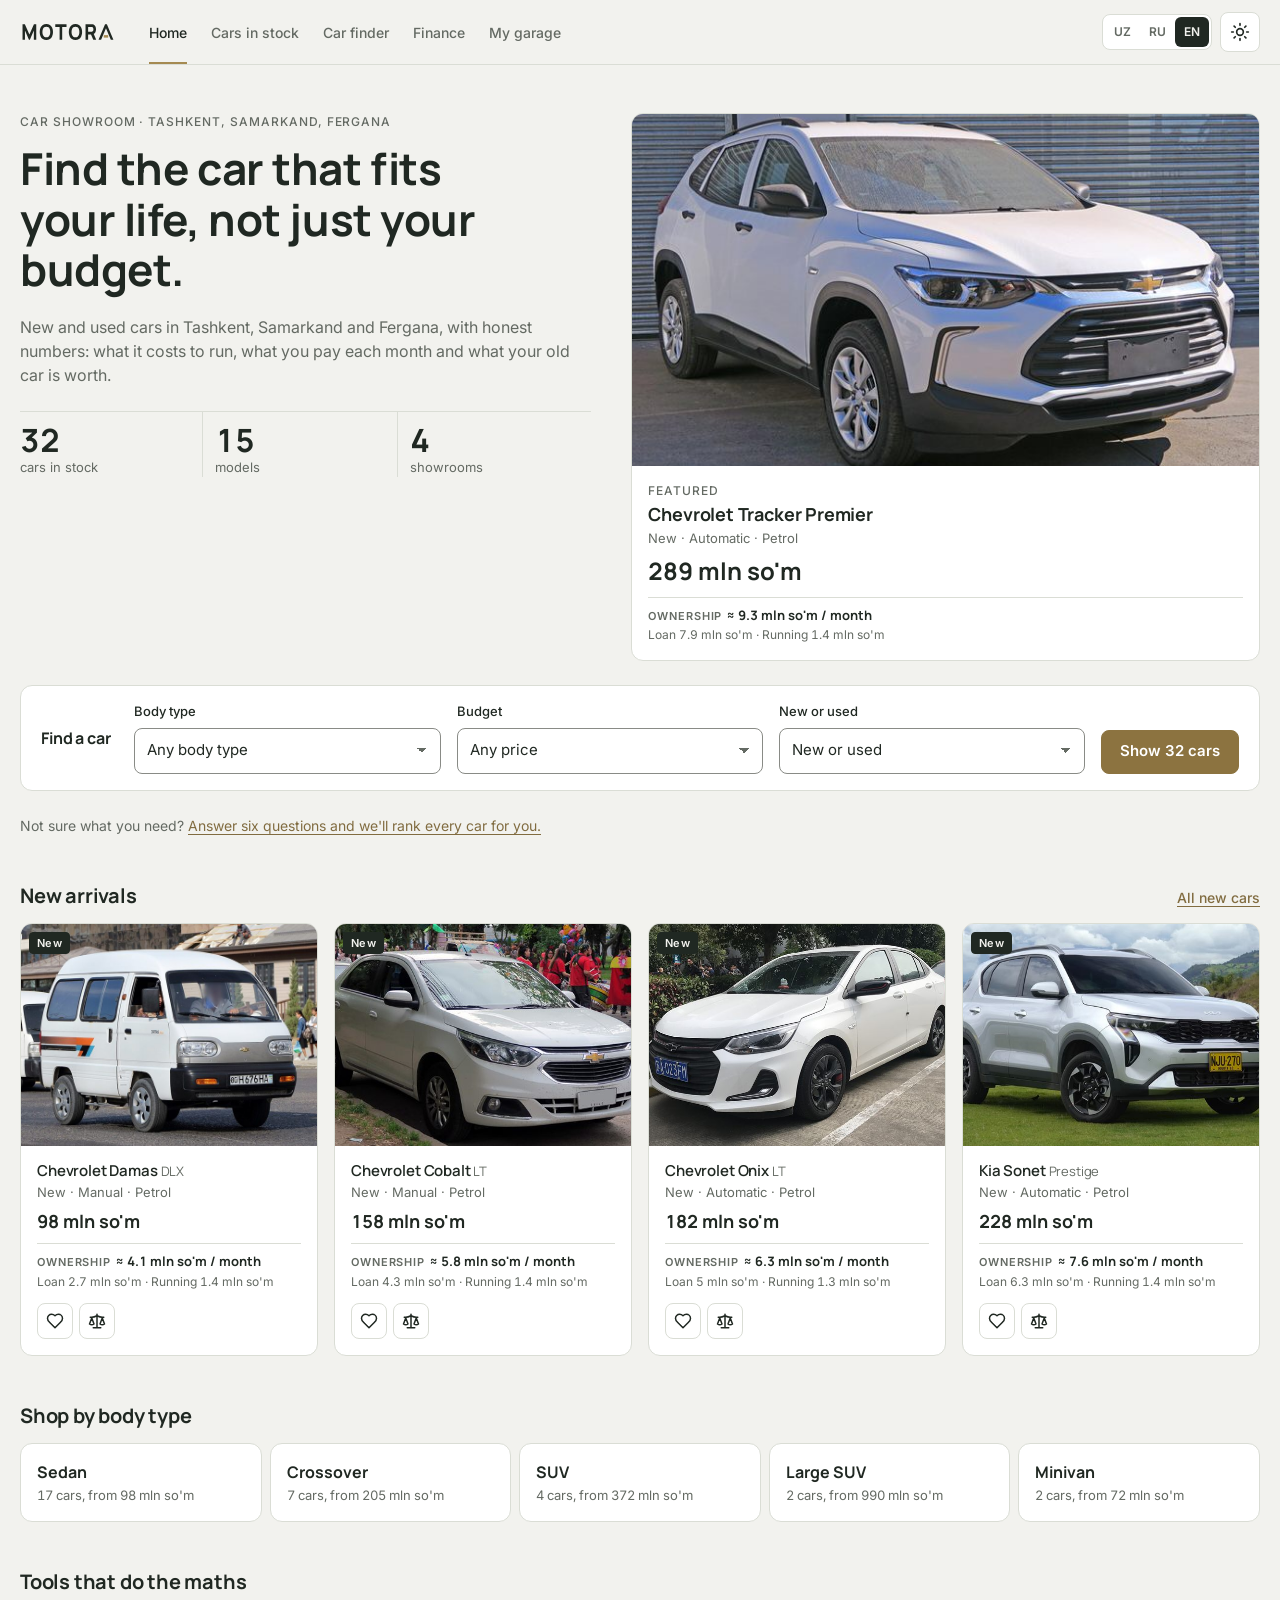
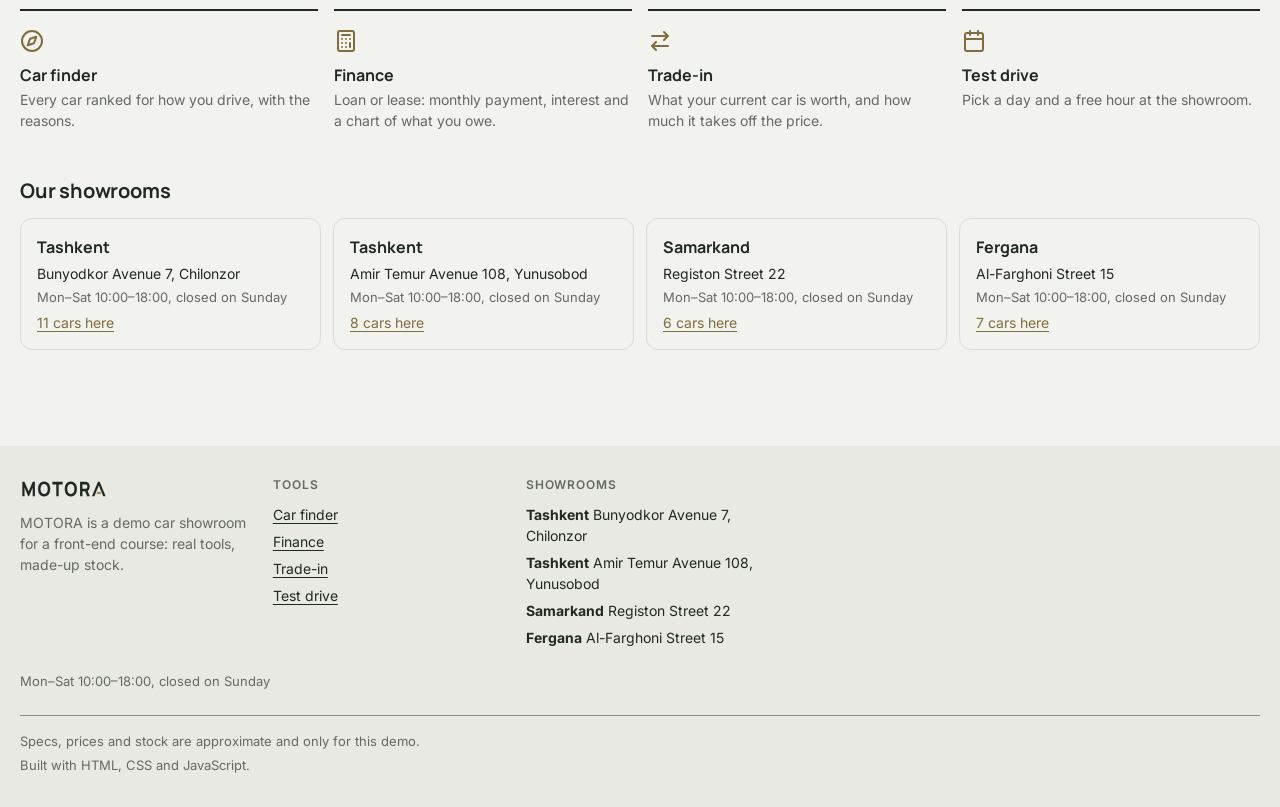
==== commit 873d9925: "Add real car photos from Wikimedia Commons 40 photos (front of every model, side or rear and interio" ====
--- a/index.html
+++ b/index.html
@@ -26,6 +26,7 @@
   <script defer src="js/calc.js"></script>
   <script defer src="js/store.js"></script>
   <script defer src="js/logo.js"></script>
+  <script defer src="js/photos.js"></script>
   <script defer src="js/layout.js"></script>
   <script defer src="js/pages/home.js"></script>
 </head>
--- a/css/site.css
+++ b/css/site.css
@@ -187,9 +187,12 @@
 .gallery { position: relative; display: grid; gap: var(--s2); min-width: 0; }
 .gallery-main { border-radius: var(--r-panel); overflow: hidden; touch-action: pan-y; }
 .gallery-main .photo { aspect-ratio: 16 / 9; }
-.gallery-prev, .gallery-next { position: absolute; top: calc(50% - 44px); border-color: transparent; background: color-mix(in srgb, var(--surface) 90%, transparent); }
+.gallery-stage { position: relative; }
+.gallery-prev, .gallery-next { position: absolute; top: calc(50% - 22px); border-color: transparent; background: color-mix(in srgb, var(--surface) 90%, transparent); }
 .gallery-prev { left: 10px; } .gallery-next { right: 10px; }
 .gallery-thumbs { display: flex; gap: var(--s2); }
+.photo-credit { margin: 0; font-size: 0.75rem; color: var(--ink-2); overflow-wrap: anywhere; }
+.photo-credit a { color: inherit; }
 .thumb { flex: 1 1 0; min-width: 0; max-width: 112px; padding: 0; border: 2px solid transparent; border-radius: var(--r-ctl); overflow: hidden; background: none; }
 .thumb[aria-pressed="true"] { border-color: var(--ink); }
 .thumb .photo-fallback-name { font-size: 0.75rem; } .thumb .photo-fallback-brand { display: none; }
